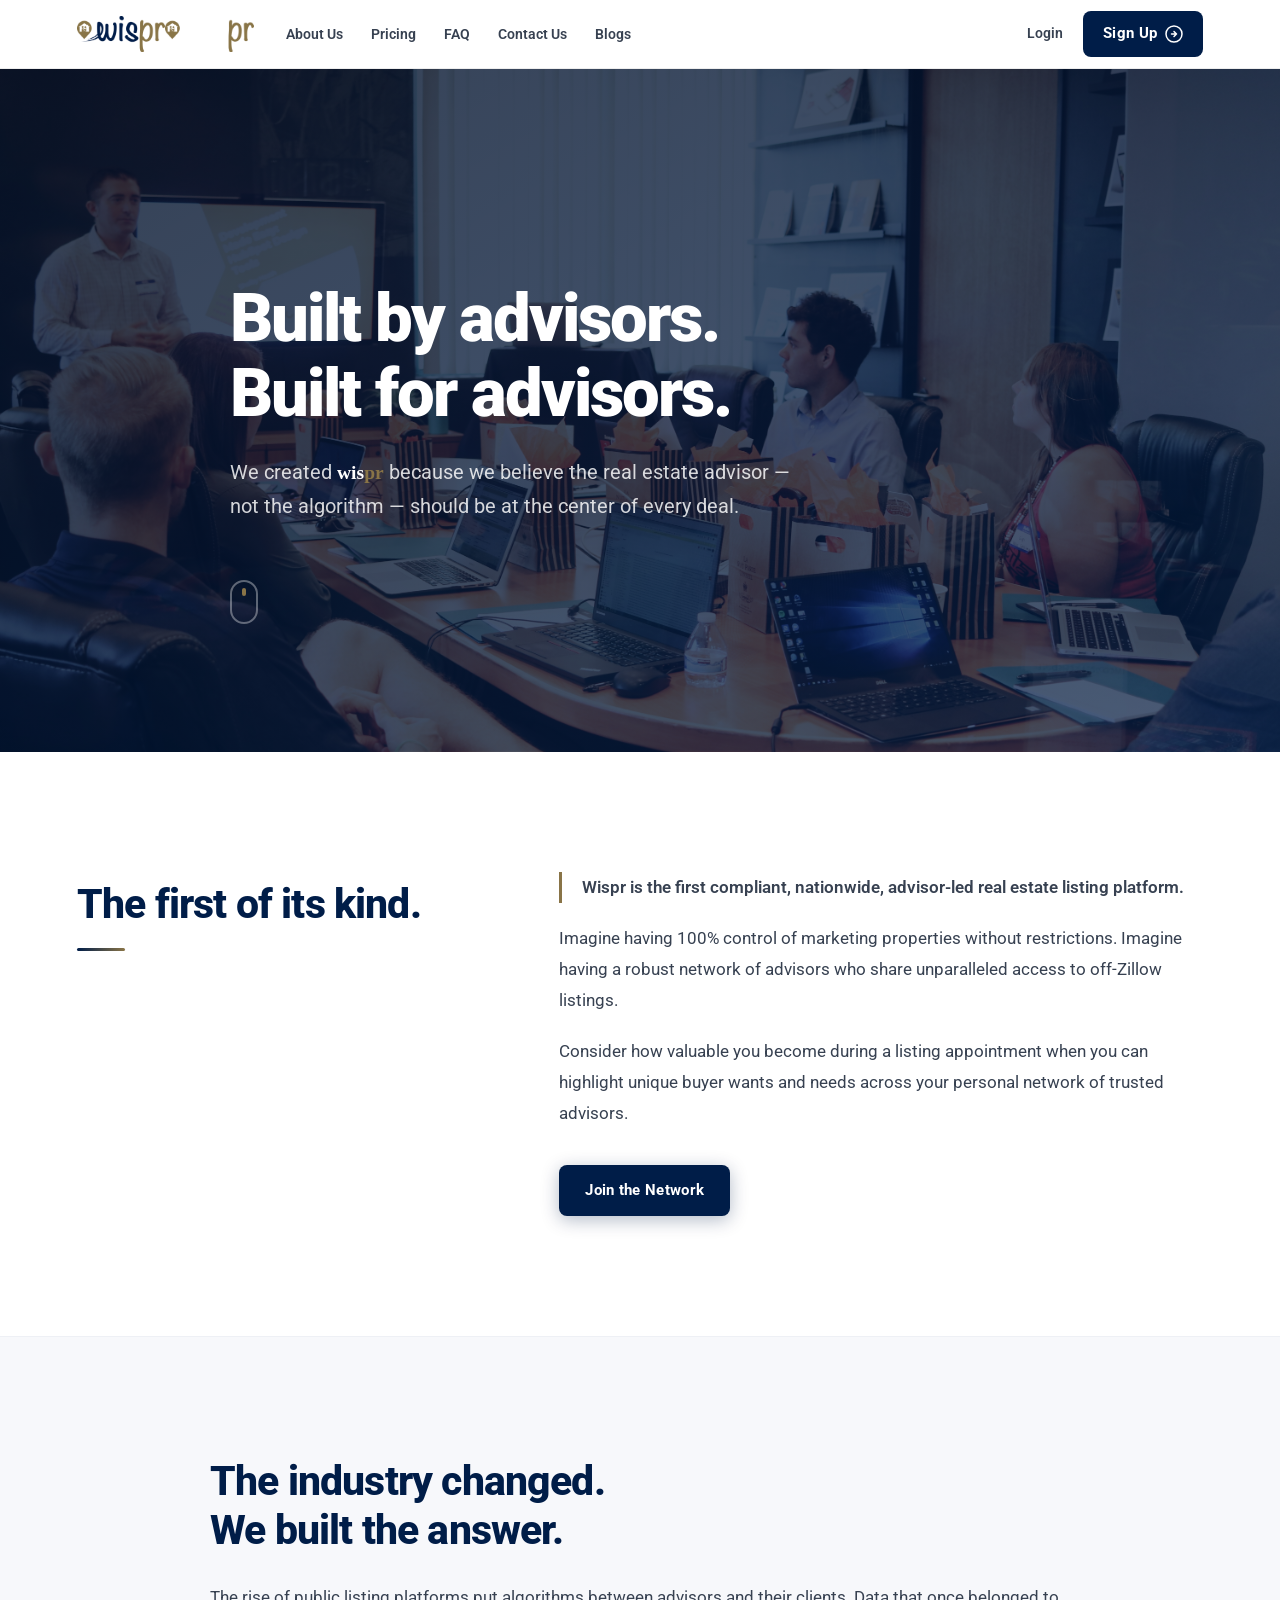
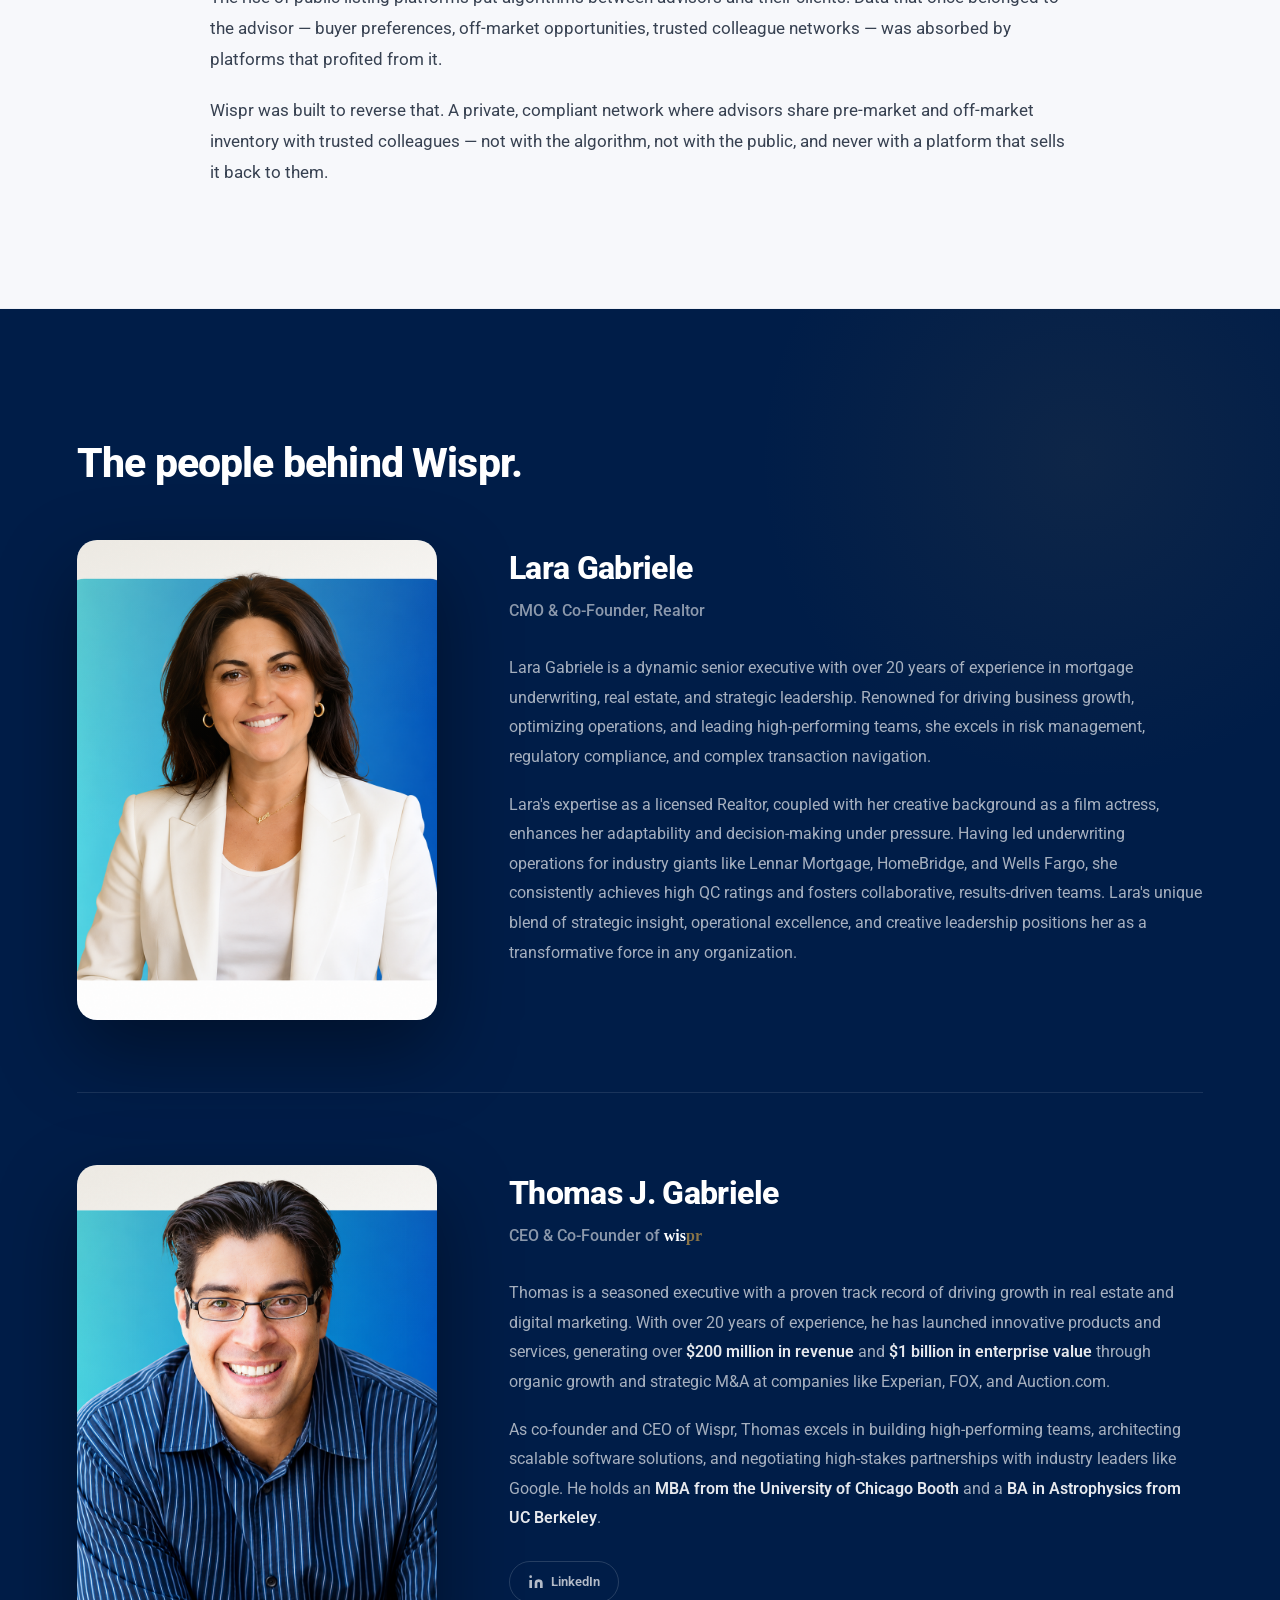
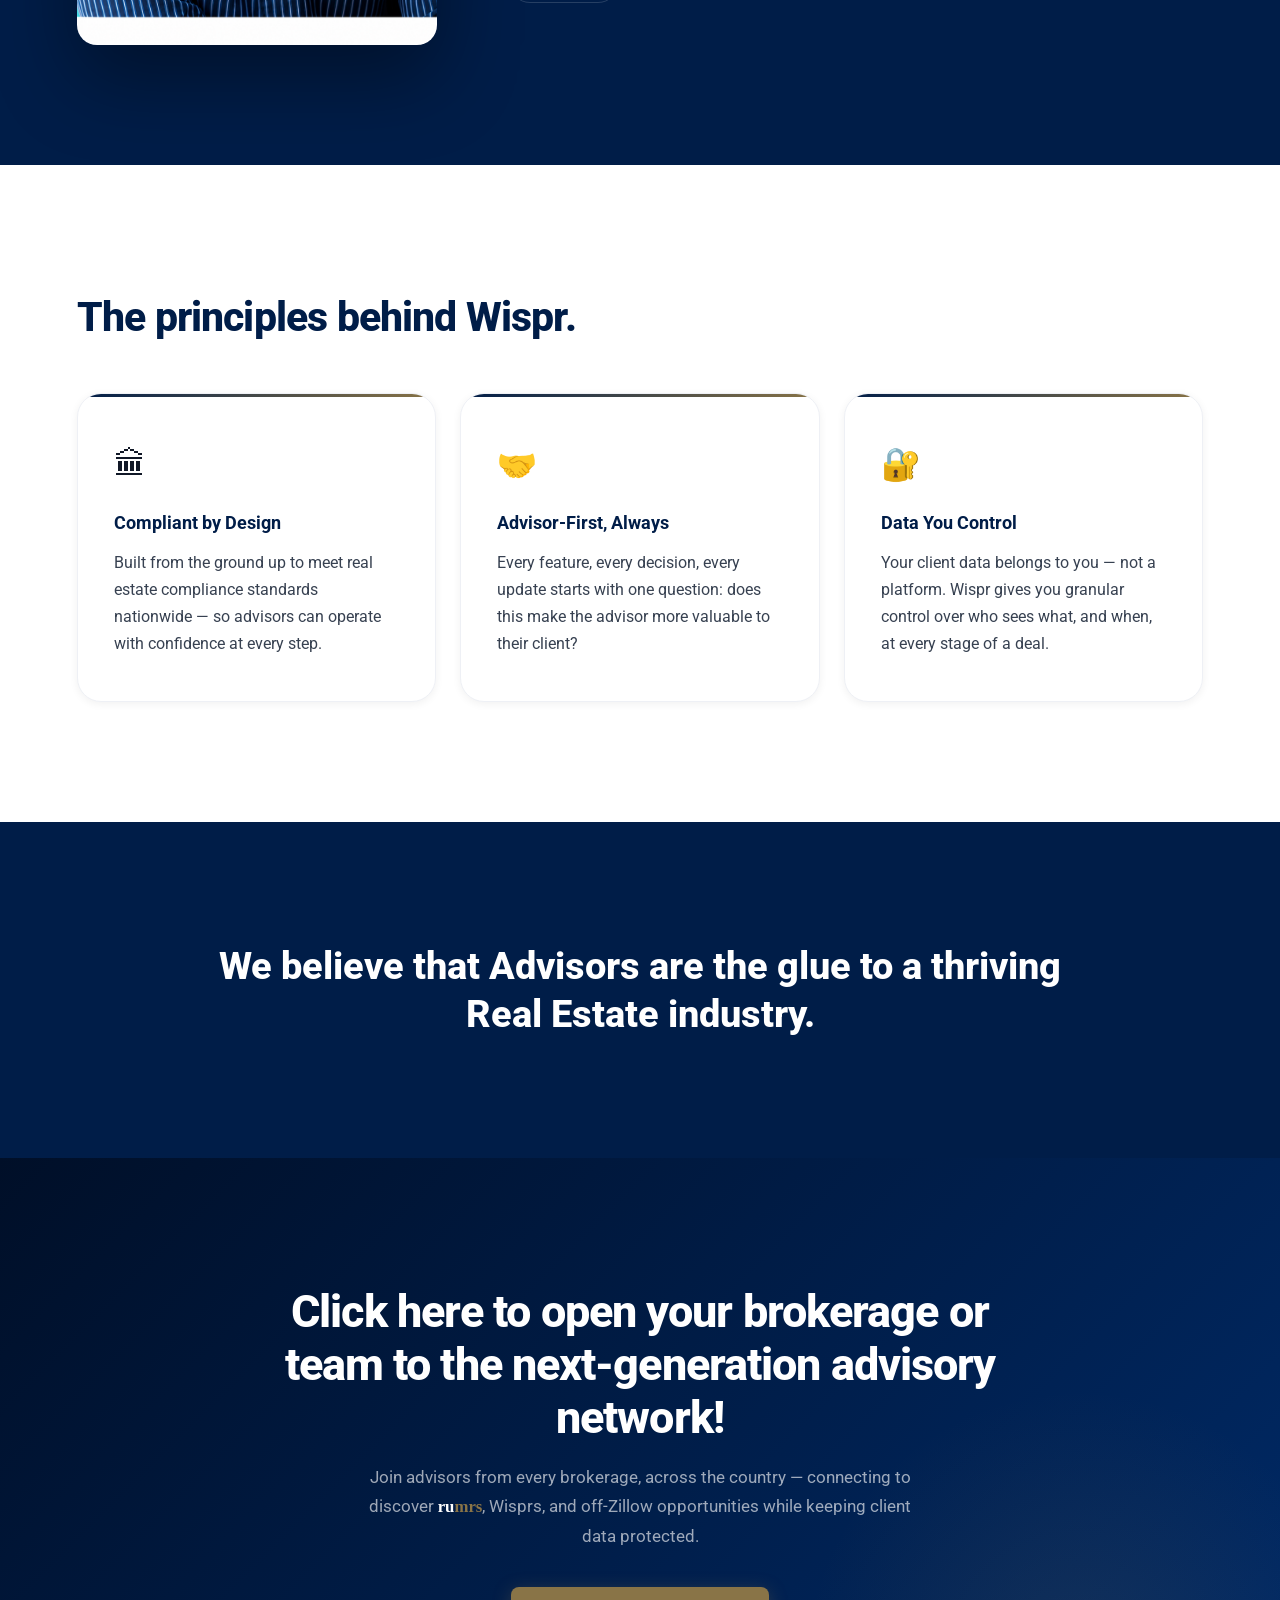
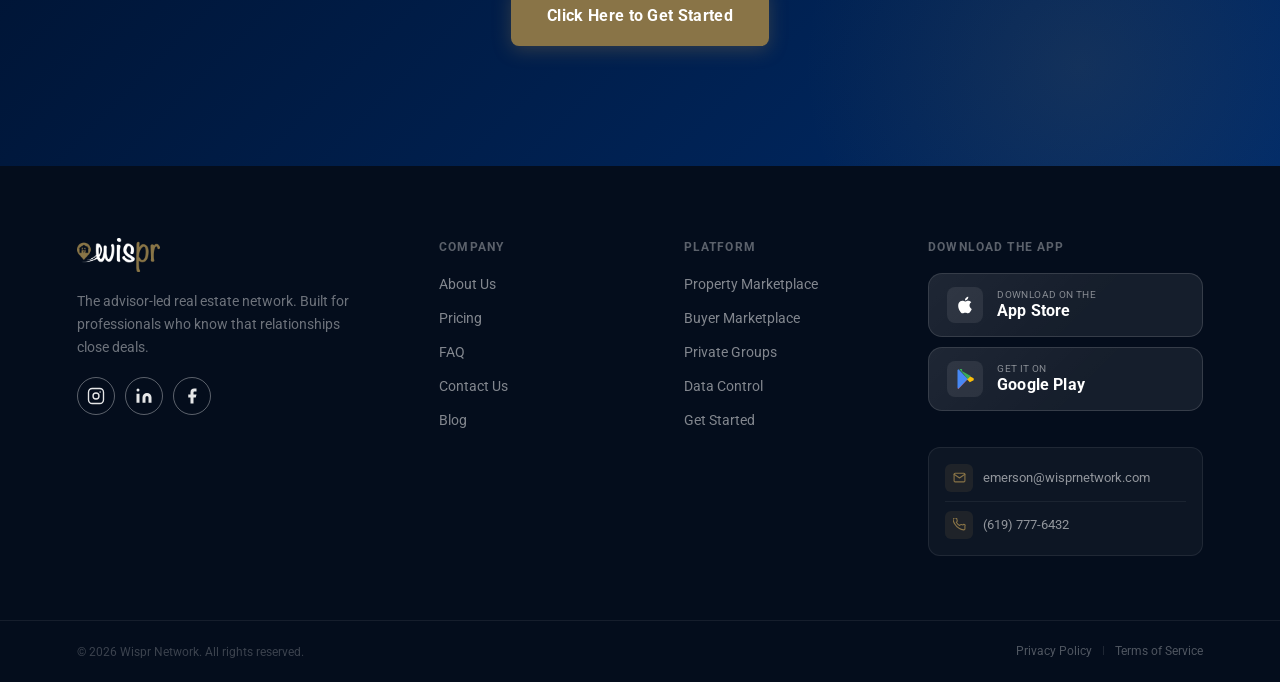
==== about.html @ 01e508dd "Dual-logo system: dark logo on light pages, white on dark/scrolled - All pages now carry both nav__l" ====
﻿<!DOCTYPE html>
<html lang="en">
<head>
  <meta charset="UTF-8" />
  <meta name="viewport" content="width=device-width, initial-scale=1.0" />
  <title>About Us | Wispr Network</title>
  <meta name="description" content="Wispr is the first compliant, nationwide, advisor-led real estate listing platform — built to put advisors back in control." />
  <link rel="preconnect" href="https://fonts.googleapis.com" />
  <link rel="preconnect" href="https://fonts.gstatic.com" crossorigin />
  <link href="https://fonts.googleapis.com/css2?family=Roboto:wght@400;500;700;800;900&family=Public+Sans:ital,wght@0,400;0,500;0,600;0,700;0,800;1,400&family=Playfair+Display:wght@700;800;900&display=swap" rel="stylesheet" />
  <link rel="stylesheet" href="index.css" />
  <link rel="stylesheet" href="about.css" />
  <link rel="icon" type="image/png" href="images/Fav Icon.png" />
  <link rel="apple-touch-icon" href="images/Fav Icon.png" />
</head>

<body>

  <!-- =====================
       NAVIGATION
  ===================== -->
  <header class="header">
    <nav class="nav">
      <a href="index.html" class="nav__logo">
        <img src="images/wispr_Standard.png" alt="Wispr" class="nav__logo-img nav__logo-img--dark" />
        <img src="images/wispr_logo_white.png" alt="" class="nav__logo-img nav__logo-img--white" aria-hidden="true" />
      </a>

      <button class="nav__toggle" aria-label="Open menu" aria-expanded="false">
        <span></span><span></span><span></span>
      </button>

      <ul class="nav__links">
        <li><a href="about.html">About Us</a></li>
        <li><a href="pricing.html">Pricing</a></li>
        <li><a href="faq.html">FAQ</a></li>
        <li><a href="index.html#contact-form">Contact Us</a></li>
        <li><a href="blog.html">Blogs</a></li>
      </ul>

      <div class="nav__auth">
        <a href="#" class="nav__login">Login</a>
        <a href="index.html#contact-form" class="btn btn--signup">
          Sign Up
          <svg width="18" height="18" viewBox="0 0 18 18" fill="none" aria-hidden="true">
            <circle cx="9" cy="9" r="8" stroke="currentColor" stroke-width="1.5"/>
            <path d="M6.5 9h5M9 6.5l2.5 2.5L9 11.5" stroke="currentColor" stroke-width="1.5" stroke-linecap="round" stroke-linejoin="round"/>
          </svg>
        </a>
      </div>
    </nav>
  </header>

  <main>

    <!-- =====================
         PAGE HERO
    ===================== -->
    <section class="about-hero">
      <div class="about-hero__overlay"></div>
      <div class="about-hero__inner">
        <h1 class="about-hero__headline" data-reveal data-reveal-delay="100">
          Built by advisors.<br />Built for advisors.
        </h1>
        <p class="about-hero__sub" data-reveal data-reveal-delay="200">
          We created <strong class="hero__brand-inline"><span class="brand-wis">wis</span><span class="brand-pr">pr</span></strong> because we believe the real estate advisor —
          not the algorithm — should be at the center of every deal.
        </p>
        <div class="about-hero__scroll" data-reveal data-reveal-delay="340" aria-hidden="true">
          <span></span>
        </div>
      </div>
    </section>


    <!-- =====================
         MISSION STATEMENT
    ===================== -->
    <section class="about-mission">
      <div class="about-mission__inner">
        <div class="about-mission__lead" data-reveal>
          <h2>The first of its kind.</h2>
          <div class="about-mission__accent"></div>
        </div>

        <div class="about-mission__body" data-reveal data-reveal-delay="120">
          <p class="about-mission__pull">
            Wispr is the first compliant, nationwide, advisor-led real estate
            listing platform.
          </p>
          <p>
            Imagine having 100% control of marketing properties without
            restrictions. Imagine having a robust network of advisors who
            share unparalleled access to off-Zillow listings.
          </p>
          <p>
            Consider how valuable you become during a listing appointment
            when you can highlight unique buyer wants and needs across your
            personal network of trusted advisors.
          </p>
          <a href="index.html#contact-form" class="btn btn--primary about-mission__cta">Join the Network</a>
        </div>
      </div>
    </section>

    <!-- =====================
         STORY / WHY WE BUILT IT
    ===================== -->
    <section class="about-story">
      <div class="about-story__inner">
        <div class="about-story__content" data-reveal>
          <h2>The industry changed.<br />We built the answer.</h2>
          <p>
            The rise of public listing platforms put algorithms between advisors and their clients.
            Data that once belonged to the advisor — buyer preferences, off-market opportunities,
            trusted colleague networks — was absorbed by platforms that profited from it.
          </p>
          <p>
            Wispr was built to reverse that. A private, compliant network where advisors share
            pre-market and off-market inventory with trusted colleagues — not with the algorithm,
            not with the public, and never with a platform that sells it back to them.
          </p>
        </div>
      </div>
    </section>

    <!-- =====================
         TEAM
    ===================== -->
    <section class="about-team">
      <div class="about-team__inner">
        <div class="about-team__header" data-reveal>
          <h2>The people behind Wispr.</h2>
        </div>

        <div class="team-card" data-reveal data-reveal-delay="100">
          <div class="team-card__photo-wrap">
            <img src="images/Lara (2).png" alt="Lara Gabriele" class="team-card__photo" />
          </div>
          <div class="team-card__body">
            <div class="team-card__meta">
              <h3 class="team-card__name">Lara Gabriele</h3>
              <p class="team-card__title">CMO &amp; Co-Founder, Realtor</p>
            </div>
            <p class="team-card__bio">
              Lara Gabriele is a dynamic senior executive with over 20 years of experience in mortgage
              underwriting, real estate, and strategic leadership. Renowned for driving business growth,
              optimizing operations, and leading high-performing teams, she excels in risk management,
              regulatory compliance, and complex transaction navigation.
            </p>
            <p class="team-card__bio">
              Lara's expertise as a licensed Realtor, coupled with her creative background as a film
              actress, enhances her adaptability and decision-making under pressure. Having led underwriting
              operations for industry giants like Lennar Mortgage, HomeBridge, and Wells Fargo, she
              consistently achieves high QC ratings and fosters collaborative, results-driven teams.
              Lara's unique blend of strategic insight, operational excellence, and creative leadership
              positions her as a transformative force in any organization.
            </p>
          </div>
        </div>

        <div class="team-card" data-reveal data-reveal-delay="180">
          <div class="team-card__photo-wrap">
            <img src="images/Tom.png" alt="Thomas J. Gabriele" class="team-card__photo" />
          </div>
          <div class="team-card__body">
            <div class="team-card__meta">
              <h3 class="team-card__name">Thomas J. Gabriele</h3>
              <p class="team-card__title">
                CEO &amp; Co-Founder of <strong class="hero__brand-inline"><span class="brand-wis">wis</span><span class="brand-pr">pr</span></strong>
              </p>
            </div>
            <p class="team-card__bio">
              Thomas is a seasoned executive with a proven track record of driving growth in real estate
              and digital marketing. With over 20 years of experience, he has launched innovative
              products and services, generating over <strong>$200 million in revenue</strong> and
              <strong>$1 billion in enterprise value</strong> through organic growth and strategic M&amp;A
              at companies like Experian, FOX, and Auction.com.
            </p>
            <p class="team-card__bio">
              As co-founder and CEO of Wispr, Thomas excels in building high-performing teams,
              architecting scalable software solutions, and negotiating high-stakes partnerships with
              industry leaders like Google. He holds an <strong>MBA from the University of Chicago Booth</strong>
              and a <strong>BA in Astrophysics from UC Berkeley</strong>.
            </p>
            <div class="team-card__links">
              <a href="https://www.linkedin.com/company/100926797/" target="_blank" rel="noopener" class="team-card__link">
                <svg width="16" height="16" viewBox="0 0 24 24" fill="currentColor"><path d="M16 8a6 6 0 016 6v7h-4v-7a2 2 0 00-2-2 2 2 0 00-2 2v7h-4v-7a6 6 0 016-6zM2 9h4v12H2z"/><circle cx="4" cy="4" r="2"/></svg>
                LinkedIn
              </a>
            </div>
          </div>
        </div>
      </div>
    </section>

    <!-- =====================
         THREE PILLARS
    ===================== -->
    <section class="about-pillars">
      <div class="about-pillars__inner">
        <div class="about-pillars__header" data-reveal>
          <h2>The principles behind Wispr.</h2>
        </div>

        <div class="about-pillars__grid" data-reveal-section>
          <div class="pillar-card">
            <div class="pillar-card__icon">🏛</div>
            <h3>Compliant by Design</h3>
            <p>
              Built from the ground up to meet real estate compliance
              standards nationwide — so advisors can operate with
              confidence at every step.
            </p>
          </div>

          <div class="pillar-card">
            <div class="pillar-card__icon">🤝</div>
            <h3>Advisor-First, Always</h3>
            <p>
              Every feature, every decision, every update starts with one
              question: does this make the advisor more valuable to their
              client?
            </p>
          </div>

          <div class="pillar-card">
            <div class="pillar-card__icon">🔐</div>
            <h3>Data You Control</h3>
            <p>
              Your client data belongs to you — not a platform. Wispr
              gives you granular control over who sees what, and when,
              at every stage of a deal.
            </p>
          </div>
        </div>
      </div>
    </section>

    <!-- =====================
         BELIEF STATEMENT
    ===================== -->
    <section class="belief">
      <div class="belief__inner">
        <blockquote class="belief__quote" data-reveal>
          We believe that Advisors are the glue to a thriving Real Estate industry.
        </blockquote>
      </div>
    </section>

    <!-- =====================
         CTA
    ===================== -->
    <section class="cta" id="cta">
      <div class="cta__inner">
        <h2 class="cta__headline">
          Click here to open your brokerage or team to the next-generation advisory network!
        </h2>
        <p class="cta__sub">
          Join advisors from every brokerage, across the country —
          connecting to discover <span class="brand-rumr"><span class="brand-wis">ru</span><span class="brand-pr">mrs</span></span>, Wisprs, and off-Zillow
          opportunities while keeping client data protected.
        </p>
        <a href="index.html#contact-form" class="btn btn--gold btn--large">
          Click Here to Get Started
        </a>
      </div>
    </section>

  </main>

  <!-- ── FOOTER ────────────────────────────────────────── -->
  <footer class="footer">
    <div class="footer__inner">

      <div class="footer__brand">
        <a href="index.html" class="footer__logo-link">
          <img src="images/wispr_logo_white.png" alt="Wispr" class="footer__logo-img" />
        </a>
        <p class="footer__tagline">The advisor-led real estate network. Built for professionals who know that relationships close deals.</p>
        <div class="footer__social">
          <a href="https://www.instagram.com/wisprnetwork/" target="_blank" rel="noopener" aria-label="Instagram">
            <svg width="18" height="18" viewBox="0 0 24 24" fill="none" stroke="currentColor" stroke-width="1.8" stroke-linecap="round" stroke-linejoin="round"><rect x="2" y="2" width="20" height="20" rx="5"/><circle cx="12" cy="12" r="4"/><circle cx="17.5" cy="6.5" r="1" fill="currentColor" stroke="none"/></svg>
          </a>
          <a href="https://www.linkedin.com/company/100926797/" target="_blank" rel="noopener" aria-label="LinkedIn">
            <svg width="18" height="18" viewBox="0 0 24 24" fill="currentColor"><path d="M16 8a6 6 0 016 6v7h-4v-7a2 2 0 00-2-2 2 2 0 00-2 2v7h-4v-7a6 6 0 016-6zM2 9h4v12H2z"/><circle cx="4" cy="4" r="2"/></svg>
          </a>
          <a href="#facebook" aria-label="Facebook">
            <svg width="18" height="18" viewBox="0 0 24 24" fill="currentColor"><path d="M18 2h-3a5 5 0 00-5 5v3H7v4h3v8h4v-8h3l1-4h-4V7a1 1 0 011-1h3z"/></svg>
          </a>
        </div>
      </div>

      <div class="footer__col">
        <h4 class="footer__col-title">Company</h4>
        <nav class="footer__nav">
          <a href="about.html">About Us</a>
          <a href="pricing.html">Pricing</a>
          <a href="faq.html">FAQ</a>
          <a href="index.html#contact-form">Contact Us</a>
          <a href="blog.html">Blog</a>
        </nav>
      </div>

      <div class="footer__col">
        <h4 class="footer__col-title">Platform</h4>
        <nav class="footer__nav">
          <a href="index.html#platform">Property Marketplace</a>
          <a href="index.html#platform">Buyer Marketplace</a>
          <a href="index.html#groups">Private Groups</a>
          <a href="index.html#control">Data Control</a>
          <a href="index.html#contact-form">Get Started</a>
        </nav>
      </div>

      <div class="footer__col">
        <h4 class="footer__col-title">Download the App</h4>
        <div class="footer__apps">
          <a href="https://apps.apple.com/vn/app/wispr-network/id6479228847" target="_blank" rel="noopener" class="footer__app-btn">
            <div class="footer__app-btn__icon">
              <svg width="20" height="20" viewBox="0 0 24 24" fill="white" aria-hidden="true"><path d="M18.71 19.5c-.83 1.24-1.71 2.45-3.05 2.47-1.34.03-1.77-.79-3.29-.79-1.53 0-2 .77-3.27.82-1.31.05-2.3-1.32-3.14-2.53C4.25 17 2.94 12.45 4.7 9.39c.87-1.52 2.43-2.48 4.12-2.51 1.28-.02 2.5.87 3.29.87.78 0 2.26-1.07 3.8-.91.65.03 2.47.26 3.64 1.98-.08.06-2.17 1.28-2.15 3.81.03 3.02 2.65 4.03 2.68 4.04-.03.07-.42 1.44-1.38 2.83M13 3.5c.73-.83 1.94-1.46 2.94-1.5.13 1.17-.34 2.35-1.04 3.19-.69.85-1.83 1.51-2.95 1.42-.15-1.15.41-2.35 1.05-3.11z"/></svg>
            </div>
            <div class="footer__app-btn__text">
              <small>Download on the</small>
              <strong>App Store</strong>
            </div>
          </a>
          <a href="https://play.google.com/store/apps/details?id=com.homewayz" target="_blank" rel="noopener" class="footer__app-btn">
            <div class="footer__app-btn__icon">
              <svg width="20" height="20" viewBox="0 0 24 24" aria-hidden="true">
                <path d="M3.18 23.76c.3.17.64.24.98.22L15.34 12 11.66 8.32z" fill="#EA4335"/>
                <path d="M20.54 10.27L17.9 8.76 13.9 12l4 4 2.63-1.5a1.8 1.8 0 000-4.23z" fill="#FBBC05"/>
                <path d="M4.16.24A1.8 1.8 0 003 1.9v20.2a1.8 1.8 0 001.16 1.66L15.34 12z" fill="#4285F4"/>
                <path d="M15.34 12l3.56-3.56-10.72-6.17A1.82 1.82 0 005.16.04L15.34 12z" fill="#34A853"/>
              </svg>
            </div>
            <div class="footer__app-btn__text">
              <small>Get it on</small>
              <strong>Google Play</strong>
            </div>
          </a>
        </div>
        <div class="footer__contact">
          <div class="footer__contact-item">
            <div class="footer__contact-icon">
              <svg width="13" height="13" viewBox="0 0 24 24" fill="none" stroke="currentColor" stroke-width="2" stroke-linecap="round" stroke-linejoin="round"><path d="M4 4h16c1.1 0 2 .9 2 2v12c0 1.1-.9 2-2 2H4c-1.1 0-2-.9-2-2V6c0-1.1.9-2 2-2z"/><polyline points="22,6 12,13 2,6"/></svg>
            </div>
            <a href="mailto:emerson@wisprnetwork.com">emerson@wisprnetwork.com</a>
          </div>
          <div class="footer__contact-item">
            <div class="footer__contact-icon">
              <svg width="13" height="13" viewBox="0 0 24 24" fill="none" stroke="currentColor" stroke-width="2" stroke-linecap="round" stroke-linejoin="round"><path d="M22 16.92v3a2 2 0 01-2.18 2 19.79 19.79 0 01-8.63-3.07A19.5 19.5 0 013.07 10.8 19.79 19.79 0 01.0 2.18 2 2 0 012 0h3a2 2 0 012 1.72c.127.96.361 1.903.7 2.81a2 2 0 01-.45 2.11L6.09 7.91a16 16 0 006 6l1.27-1.27a2 2 0 012.11-.45c.907.339 1.85.573 2.81.7A2 2 0 0122 14.92z"/></svg>
            </div>
            <a href="tel:+16197776432">(619) 777-6432</a>
          </div>
        </div>
      </div>

    </div>

    <div class="footer__bottom">
      <div class="footer__bottom-inner">
        <p class="footer__copy">&copy; 2026 Wispr Network. All rights reserved.</p>
        <div class="footer__legal">
          <a href="privacy.html">Privacy Policy</a>
          <span aria-hidden="true">|</span>
          <a href="terms.html">Terms of Service</a>
        </div>
      </div>
    </div>
  </footer>

  <script src="script.js" defer></script>

</body>
</html>
---- index.css ----
/* ============================================================
   WISPR NETWORK — index.css
   Brand:    #001D48 (navy) · #897447 (gold)
   Headings: Playfair Display
   Body/UI:  Roboto + Public Sans
   ============================================================ */

/* ─── TOKENS ─────────────────────────────────────────────── */
:root {
  --navy:       #001D48;
  --navy-deep:  #000f28;
  --navy-mid:   #002b69;
  --gold:       #897447;
  --gold-light: #a8905c;
  --gold-pale:  #f5f0e8;
  --white:      #ffffff;
  --off-white:  #f7f8fb;
  --gray-light: #eef0f5;
  --gray:       #6b7280;
  --gray-dark:  #374151;
  --text:       #111827;

  --font-heading: 'Playfair Display', Georgia, serif;
  --font-body:    'Roboto', 'Public Sans', 'Segoe UI', sans-serif;

  --radius-sm: 8px;
  --radius:    16px;
  --radius-lg: 24px;
  --radius-xl: 32px;

  --shadow-sm:  0 2px 8px rgba(0,0,0,.06);
  --shadow-md:  0 8px 30px rgba(0,0,0,.10);
  --shadow-lg:  0 20px 60px rgba(0,0,0,.15);
  --shadow-xl:  0 32px 80px rgba(0,0,0,.22);

  --ease:  cubic-bezier(.4,0,.2,1);
  --speed: .25s;

  --max-w:    1280px;
  --pad-x:    clamp(24px, 6vw, 80px);
  --section-y: clamp(80px, 10vw, 120px);
}

/* ─── RESET ───────────────────────────────────────────────── */
*, *::before, *::after { box-sizing: border-box; margin: 0; padding: 0; }
html  { scroll-behavior: smooth; -webkit-font-smoothing: antialiased; }
body  { font-family: var(--font-body); color: var(--text); background: var(--white); line-height: 1.65; }
img   { display: block; max-width: 100%; }
a     { color: inherit; text-decoration: none; }
ul    { list-style: none; }
button { cursor: pointer; border: none; background: none; font: inherit; }

/* ─── TYPE SCALE ──────────────────────────────────────────── */
h1 { font-family: var(--font-body);    font-size: clamp(2.6rem, 5.5vw, 4.8rem); font-weight: 900; line-height: 1.06; letter-spacing: -.03em; color: var(--white); }
h2 { font-family: var(--font-body);    font-size: clamp(1.8rem, 3.2vw, 3rem);   font-weight: 800; line-height: 1.18; letter-spacing: -.02em; color: var(--navy); }
h3 { font-family: var(--font-body);    font-size: 1.15rem; font-weight: 700; line-height: 1.3; color: var(--navy); }
p  { font-family: var(--font-body);    color: var(--gray); line-height: 1.75; }

/* ─── BUTTONS ─────────────────────────────────────────────── */
.btn {
  display: inline-flex;
  align-items: center;
  gap: 8px;
  padding: 13px 26px;
  border-radius: var(--radius-sm);
  font-family: var(--font-body);
  font-size: .95rem;
  font-weight: 700;
  letter-spacing: .02em;
  transition: transform var(--speed) var(--ease),
              box-shadow var(--speed) var(--ease),
              background var(--speed) var(--ease);
  white-space: nowrap;
}

.btn--primary {
  background: var(--navy);
  color: var(--white);
  box-shadow: 0 4px 18px rgba(0,29,72,.3);
}
.btn--primary:hover { background: var(--navy-mid); transform: translateY(-2px); box-shadow: 0 8px 28px rgba(0,29,72,.4); }

.btn--gold {
  background: var(--gold);
  color: var(--white);
  box-shadow: 0 4px 18px rgba(137,116,71,.35);
}
.btn--gold:hover { background: var(--gold-light); transform: translateY(-2px); box-shadow: 0 8px 28px rgba(137,116,71,.45); }

.btn--hero-ghost {
  background: rgba(255,255,255,.1);
  color: var(--white);
  border: 1.5px solid rgba(255,255,255,.3);
  backdrop-filter: blur(4px);
}
.btn--hero-ghost:hover { background: rgba(255,255,255,.18); border-color: rgba(255,255,255,.55); }

.btn--signup {
  background: var(--navy);
  color: var(--white) !important;
  padding: 10px 20px;
  border-radius: var(--radius-sm);
}
.btn--signup:hover { background: var(--navy-mid); transform: translateY(-1px); }

.btn--large { padding: 16px 36px; font-size: 1rem; }


/* ============================================================
   HEADER / NAV
   ============================================================ */
.header {
  position: sticky;
  top: 0;
  z-index: 100;
  background: rgba(255,255,255,.96);
  backdrop-filter: blur(16px);
  -webkit-backdrop-filter: blur(16px);
  border-bottom: 1px solid rgba(0,0,0,.07);
}

.nav {
  max-width: var(--max-w);
  margin: 0 auto;
  padding: 0 var(--pad-x);
  height: 68px;
  display: flex;
  align-items: center;
  gap: 32px;
}

.nav__logo { flex-shrink: 0; display: flex; align-items: center; }
.nav__logo-img { height: 34px; width: auto; transition: filter var(--speed); }

.nav__links {
  display: flex;
  align-items: center;
  gap: 28px;
  flex: 1;
}
.nav__links a {
  font-size: .88rem;
  font-weight: 600;
  color: var(--gray-dark);
  transition: color var(--speed);
  position: relative;
  padding-bottom: 2px;
}
.nav__links a::after {
  content: '';
  position: absolute;
  bottom: -2px;
  left: 0;
  width: 0;
  height: 2px;
  background: var(--gold);
  border-radius: 2px;
  transition: width var(--speed) var(--ease);
}
.nav__links a:hover { color: var(--navy); }
.nav__links a:hover::after { width: 100%; }

.nav__auth {
  display: flex;
  align-items: center;
  gap: 20px;
  flex-shrink: 0;
}

.nav__login {
  font-size: .88rem;
  font-weight: 600;
  color: var(--gray-dark);
  transition: color var(--speed);
}
.nav__login:hover { color: var(--navy); }

.nav__toggle {
  display: none;
  flex-direction: column;
  gap: 5px;
  padding: 4px;
  margin-left: auto;
}
.nav__toggle span { display: block; width: 24px; height: 2px; background: var(--navy); border-radius: 2px; }


/* ============================================================
   HERO
   ============================================================ */
.hero {
  position: relative;
  background-color: var(--navy-deep);
  background-image:
    linear-gradient(135deg, rgba(0,15,40,.42) 35%, rgba(0,29,72,.25) 100%),
    url('images/home-page.jpg');
  background-size: cover;
  background-position: center top;
  background-repeat: no-repeat;
  padding: clamp(80px, 10vw, 120px) var(--pad-x) clamp(80px, 10vw, 120px);
  overflow: hidden;
  min-height: calc(100vh - 68px);
  display: flex;
  align-items: center;
}

/* Subtle grain texture overlay */
.hero::after {
  content: '';
  position: absolute;
  inset: 0;
  background-image: url("data:image/svg+xml,%3Csvg xmlns='http://www.w3.org/2000/svg' width='300' height='300'%3E%3Cfilter id='n'%3E%3CfeTurbulence type='fractalNoise' baseFrequency='.65' numOctaves='3' stitchTiles='stitch'/%3E%3C/filter%3E%3Crect width='300' height='300' filter='url(%23n)' opacity='.03'/%3E%3C/svg%3E");
  pointer-events: none;
  opacity: .4;
}

.hero__overlay {
  position: absolute;
  inset: 0;
  background: linear-gradient(90deg, rgba(0,15,40,.92) 45%, rgba(0,15,40,.2) 100%);
  pointer-events: none;
}

.hero__inner {
  position: relative;
  z-index: 1;
  max-width: var(--max-w);
  margin: 0 auto;
  width: 100%;
  display: grid;
  grid-template-columns: 1fr 1fr;
  gap: 60px;
  align-items: center;
}

/* Copy side */
.hero__headline { color: var(--white); margin-bottom: 20px; }
.hero__headline-gold { color: var(--gold); }

.hero__rule {
  width: 56px;
  height: 3px;
  background: var(--gold);
  border-radius: 2px;
  margin-bottom: 24px;
}

.hero__sub {
  font-size: 1.1rem;
  color: rgba(255,255,255,.8);
  max-width: 500px;
  margin-bottom: 36px;
}

.hero__brand-inline { color: var(--gold); font-style: italic; }

.hero__actions { display: flex; gap: 14px; flex-wrap: wrap; margin-bottom: 44px; }

/* Trust pills */
.hero__trust { display: flex; gap: 12px; flex-wrap: wrap; }

.trust-pill {
  display: inline-flex;
  align-items: center;
  gap: 7px;
  padding: 8px 14px;
  background: rgba(255,255,255,.08);
  border: 1px solid rgba(255,255,255,.14);
  border-radius: 999px;
  font-size: .8rem;
  font-weight: 600;
  color: rgba(255,255,255,.85);
  backdrop-filter: blur(4px);
}
.trust-pill__icon { flex-shrink: 0; opacity: .9; }
.trust-pill svg { stroke: rgba(255,255,255,.8); }

/* ── App Mockup ─────────────────────────────── */
.hero__mockup-wrap {
  display: flex;
  justify-content: center;
  align-items: center;
}

/* ── Professional MacBook mockup ── */
.mac-laptop {
  width: 100%;
  max-width: 620px;
  filter:
    drop-shadow(0 50px 80px rgba(0,0,0,.55))
    drop-shadow(0 15px 25px rgba(0,0,0,.3));
}

/* Outer lid — aluminum shell */
.mac-laptop__screen {
  background: linear-gradient(175deg, #e8e8e8 0%, #d4d4d4 100%);
  border-radius: 14px 14px 0 0;
  padding: 3px 3px 0;
  box-shadow:
    inset 0 1px 0 rgba(255,255,255,.9),
    inset 0 -1px 0 rgba(0,0,0,.08);
  position: relative;
}

/* Inner black bezel */
.mac-laptop__screen::before {
  content: '';
  position: absolute;
  inset: 3px 3px 0;
  background: #0d0d0d;
  border-radius: 12px 12px 0 0;
  z-index: 0;
}

/* Camera dot */
.mac-laptop__cam {
  position: relative;
  z-index: 2;
  width: 6px;
  height: 6px;
  background: radial-gradient(circle at 35% 35%, #3a3a3c, #111);
  border-radius: 50%;
  margin: 10px auto 8px;
  box-shadow: 0 0 0 1px #2a2a2a;
}
.mac-laptop__cam::after {
  content: '';
  position: absolute;
  top: 1px; left: 1px;
  width: 2px; height: 2px;
  background: rgba(255,255,255,.25);
  border-radius: 50%;
}

/* Browser mockup inside screen */
.mac-laptop__screen .mockup {
  position: relative;
  z-index: 2;
  max-width: 100%;
  border-radius: 4px 4px 0 0;
  box-shadow: none;
  overflow: hidden;
}

/* Bottom hinge strip on lid */
.mac-laptop__screen::after {
  content: '';
  display: block;
  position: relative;
  z-index: 2;
  height: 4px;
  background: linear-gradient(180deg, #b0b0b0, #c8c8c8);
}

/* Keyboard base */
.mac-laptop__base {
  background: linear-gradient(180deg, #d2d2d2 0%, #bebebe 50%, #b4b4b4 100%);
  height: 18px;
  border-radius: 0 0 2px 2px;
  display: flex;
  align-items: flex-start;
  justify-content: center;
  box-shadow:
    inset 0 1px 0 rgba(255,255,255,.5),
    inset 0 -1px 0 rgba(0,0,0,.1);
}
.mac-laptop__hinge {
  width: 110px;
  height: 5px;
  background: linear-gradient(180deg, rgba(0,0,0,.18), rgba(0,0,0,.04));
  border-radius: 0 0 6px 6px;
}

/* Table edge foot */
.mac-laptop__foot {
  height: 3px;
  border-radius: 0 0 6px 6px;
  margin: 0 6px;
  background: linear-gradient(90deg,
    transparent 0%,
    #c8c8c8 8%,
    #d8d8d8 50%,
    #c8c8c8 92%,
    transparent 100%);
}

.mockup {
  background: var(--off-white);
  border-radius: var(--radius-lg);
  box-shadow: var(--shadow-xl), 0 0 0 1px rgba(255,255,255,.08);
  overflow: hidden;
  width: 100%;
  max-width: 560px;
}

.mockup__chrome {
  background: #e8e9ec;
  padding: 10px 14px;
  display: flex;
  align-items: center;
  border-bottom: 1px solid rgba(0,0,0,.08);
}
.mockup__dots { display: flex; gap: 6px; }
.mockup__dot {
  width: 12px;
  height: 12px;
  border-radius: 50%;
}
.mockup__dot--red    { background: #ff5f57; }
.mockup__dot--yellow { background: #ffbd2e; }
.mockup__dot--green  { background: #28c840; }
.mockup__expand { margin-left: auto; color: #9ca3af; }

.mockup__dashboard {
  width: 100%;
  display: block;
  object-fit: cover;
  object-position: top;
}

.mockup__body {
  display: grid;
  grid-template-columns: 1fr auto;
  gap: 0;
  background: var(--white);
  padding: 28px 24px;
  gap: 16px;
}

.mockup__card { text-align: center; }
.mockup__logo { height: 32px; width: auto; margin: 0 auto 16px; }
.mockup__title { font-size: 1.1rem; color: var(--navy); margin-bottom: 10px; }
.mockup__desc { font-size: .85rem; color: var(--gray); margin-bottom: 20px; line-height: 1.6; }
.mockup__cta { width: 100%; justify-content: center; padding: 12px 20px; font-size: .9rem; }
.mockup__join { font-size: .78rem; color: var(--gray); margin-top: 12px; }
.mockup__join a { color: var(--navy); font-weight: 700; }

.mockup__features {
  display: flex;
  flex-direction: column;
  gap: 10px;
  min-width: 170px;
}

.mockup__feat {
  display: flex;
  align-items: center;
  gap: 10px;
  background: var(--off-white);
  border: 1px solid var(--gray-light);
  border-radius: var(--radius-sm);
  padding: 10px 12px;
  font-size: .8rem;
  color: var(--gray-dark);
  line-height: 1.4;
  box-shadow: var(--shadow-sm);
}
.mockup__feat strong { color: var(--navy); }
.mockup__feat-icon {
  width: 36px;
  height: 36px;
  background: var(--off-white);
  border: 1px solid var(--gray-light);
  border-radius: var(--radius-sm);
  display: flex;
  align-items: center;
  justify-content: center;
  flex-shrink: 0;
}

/* Video player bar */
.mockup__player {
  display: flex;
  align-items: center;
  gap: 10px;
  padding: 10px 16px;
  background: #f0f1f5;
  border-top: 1px solid rgba(0,0,0,.06);
  color: var(--gray);
}
.mockup__progress {
  flex: 1;
  height: 4px;
  background: #dde0e8;
  border-radius: 2px;
  overflow: hidden;
}
.mockup__progress-fill {
  width: 22%;
  height: 100%;
  background: var(--gold);
  border-radius: 2px;
}


/* ============================================================
   STATS STRIP
   ============================================================ */
.stats-strip {
  padding: 0 var(--pad-x);
  position: relative;
  z-index: 2;
  margin-top: -36px;
  margin-bottom: 36px;
}

.stats-strip__card {
  max-width: var(--max-w);
  margin: 0 auto;
  background: var(--white);
  border-radius: var(--radius-lg);
  box-shadow: var(--shadow-lg);
  display: grid;
  grid-template-columns: repeat(4, 1fr) repeat(3, auto);
  align-items: center;
  padding: 32px 40px;
  border: 1px solid var(--gray-light);
}

.stat-item {
  display: flex;
  align-items: center;
  gap: 14px;
  padding: 8px 16px;
}
.stat-item__icon { flex-shrink: 0; }
.stat-item__num {
  display: block;
  font-family: var(--font-heading);
  font-size: 1.9rem;
  font-weight: 900;
  color: var(--navy);
  line-height: 1;
  margin-bottom: 4px;
}
.stat-item__label {
  display: block;
  font-size: .78rem;
  font-weight: 600;
  color: var(--gray);
  letter-spacing: .02em;
}
.stat-item__sep {
  width: 1px;
  height: 48px;
  background: var(--gray-light);
  justify-self: center;
}


/* ============================================================
   PARTNER LOGOS
   ============================================================ */
.partners {
  --partner-card-w: clamp(280px, 25vw, 360px);
  --partner-card-h: 150px;
  --partner-gap: 18px;
  padding: clamp(44px, 6vw, 72px) var(--pad-x);
  background:
    linear-gradient(90deg, rgba(0,29,72,.04), rgba(137,116,71,.04)),
    linear-gradient(180deg, var(--white) 0%, #f6f8fb 100%);
  border-bottom: 1px solid rgba(0,29,72,.08);
  overflow: hidden;
}

.partners__inner {
  max-width: var(--max-w);
  margin: 0 auto;
}

.partners__title {
  margin: 0 auto clamp(20px, 3vw, 30px);
  color: var(--navy);
  font-size: clamp(1.25rem, 2vw, 1.8rem);
  font-weight: 800;
  letter-spacing: 0;
  line-height: 1.2;
  text-align: center;
}

.partners__marquee {
  overflow: hidden;
  margin-inline: calc(var(--pad-x) * -1);
  padding: 8px 0 18px;
  -webkit-mask-image: linear-gradient(90deg, transparent 0, #000 8%, #000 92%, transparent 100%);
  mask-image: linear-gradient(90deg, transparent 0, #000 8%, #000 92%, transparent 100%);
  cursor: grab;
  touch-action: pan-y;
  user-select: none;
}

.partners__marquee.is-dragging {
  cursor: grabbing;
}

.partners__track {
  display: flex;
  width: max-content;
  animation: partnersMarquee 34s linear infinite;
  will-change: transform;
}

.partners__set {
  display: flex;
  flex: 0 0 auto;
  gap: var(--partner-gap);
  padding-right: var(--partner-gap);
}

.partners__logo-card {
  width: var(--partner-card-w);
  height: var(--partner-card-h);
  flex: 0 0 auto;
  display: flex;
  align-items: center;
  justify-content: center;
  padding: clamp(22px, 2.5vw, 34px);
  background: rgba(255,255,255,.9);
  border: 1px solid rgba(0,29,72,.1);
  border-radius: var(--radius);
  box-shadow: 0 18px 44px rgba(0,29,72,.08);
}

.partners__logo {
  width: auto;
  height: auto;
  max-width: 82%;
  max-height: 74px;
  object-fit: contain;
  opacity: .96;
  pointer-events: none;
  user-select: none;
  -webkit-user-drag: none;
}

.partners__logo--coldwell {
  max-width: 84%;
  max-height: 54px;
}

.partners__logo--compass {
  max-width: 78%;
  max-height: 48px;
}

.partners__logo--exp {
  max-width: 66%;
  max-height: 86px;
}

.partners__logo--engel {
  max-width: 82%;
  max-height: 78px;
}

@keyframes partnersMarquee {
  to { transform: translateX(-50%); }
}


/* ============================================================
   WHY WISPR
   ============================================================ */
.why {
  padding: var(--section-y) var(--pad-x);
  background: var(--off-white);
}

.why__inner {
  max-width: var(--max-w);
  margin: 0 auto;
  text-align: center;
}

.why__inner h2 { margin-bottom: 52px; }

.why__grid {
  display: grid;
  grid-template-columns: repeat(3, 1fr);
  gap: 24px;
  text-align: left;
}

.why-card {
  background: var(--white);
  border: 1px solid var(--gray-light);
  border-radius: var(--radius-lg);
  padding: 36px 28px;
  box-shadow: var(--shadow-sm);
  transition: box-shadow var(--speed), transform var(--speed);
}
.why-card:hover { box-shadow: var(--shadow-md); transform: translateY(-4px); }

.why-card__icon {
  width: 56px;
  height: 56px;
  border-radius: var(--radius);
  display: flex;
  align-items: center;
  justify-content: center;
  margin-bottom: 20px;
}
.why-card__icon--blue  { background: rgba(59,108,183,.1); }
.why-card__icon--gold  { background: rgba(137,116,71,.1); }
.why-card__icon--green { background: rgba(34,197,94,.1); }

.why-card h3 { margin-bottom: 10px; }


/* ============================================================
   APP SHOWCASE
   ============================================================ */
.showcase {
  padding: var(--section-y) var(--pad-x);
  background: var(--navy);
  position: relative;
  overflow: hidden;
}
.showcase::before {
  content: '';
  position: absolute;
  width: 900px; height: 900px;
  background: radial-gradient(circle, rgba(137,116,71,.12) 0%, transparent 65%);
  top: -300px; right: -200px;
  pointer-events: none;
}

.showcase__inner {
  max-width: var(--max-w);
  margin: 0 auto;
  position: relative;
  z-index: 1;
}

.showcase__header {
  text-align: center;
  margin-bottom: 48px;
}
.showcase__header h2 { color: var(--white); margin-bottom: 12px; }
.showcase__lead { color: rgba(255,255,255,.65); font-size: 1.05rem; }

/* Tabs */
.showcase__tabs {
  display: flex;
  gap: 8px;
  justify-content: center;
  flex-wrap: wrap;
  grid-column: 1;
  grid-row: 1;
  align-self: end;
  padding-bottom: 16px;
}

.showcase__tab {
  display: inline-flex;
  align-items: center;
  gap: 8px;
  padding: 11px 22px;
  border-radius: 999px;
  font-family: var(--font-body);
  font-size: .88rem;
  font-weight: 600;
  color: rgba(255,255,255,.55);
  background: rgba(255,255,255,.07);
  border: 1.5px solid rgba(255,255,255,.1);
  cursor: pointer;
  transition: all var(--speed) var(--ease);
}
.showcase__tab:hover {
  color: rgba(255,255,255,.85);
  background: rgba(255,255,255,.12);
  border-color: rgba(255,255,255,.2);
}
.showcase__tab.is-active {
  color: var(--navy);
  background: var(--gold);
  border-color: var(--gold);
  box-shadow: 0 4px 20px rgba(137,116,71,.4);
}
.showcase__tab-icon { display: flex; align-items: center; }

/* Panels */
.showcase__panels {
  display: grid;
  grid-template-columns: 1.2fr 1fr;
  grid-template-rows: auto 1fr;
  gap: 0 56px;
  align-items: start;
}

.showcase__panel {
  display: none;
}
.showcase__panel.is-active {
  display: contents;
  animation: panelFadeIn .4s cubic-bezier(.22,1,.36,1);
}

.showcase__panel.is-active .showcase__screen {
  grid-column: 1;
  grid-row: 2;
  animation: panelFadeIn .4s cubic-bezier(.22,1,.36,1);
}
.showcase__panel.is-active .showcase__info {
  grid-column: 2;
  grid-row: 1 / 3;
  align-self: start;
  animation: panelFadeIn .4s cubic-bezier(.22,1,.36,1);
}
@keyframes panelFadeIn {
  from { opacity: 0; transform: translateY(12px); }
  to   { opacity: 1; transform: translateY(0); }
}

/* Screenshot frame */
.showcase__screen {
  background: #e8e9ec;
  border-radius: var(--radius-lg);
  overflow: hidden;
  box-shadow: 0 32px 80px rgba(0,0,0,.4), 0 0 0 1px rgba(255,255,255,.08);
}
.showcase__screen-chrome {
  padding: 10px 14px;
  display: flex;
  gap: 6px;
  align-items: center;
  background: #dde0e6;
  border-bottom: 1px solid rgba(0,0,0,.1);
}
.showcase__img {
  width: 100%;
  display: block;
  object-fit: cover;
  max-height: 480px;
  object-position: top;
}

.showcase__info h3 {
  color: var(--white);
  font-size: clamp(1.3rem, 2.2vw, 1.9rem);
  margin-bottom: 14px;
  line-height: 1.25;
}
.showcase__info p {
  color: rgba(255,255,255,.7);
  font-size: 1rem;
  line-height: 1.75;
  margin-bottom: 24px;
}

.showcase__points {
  display: grid;
  gap: 10px;
  margin-bottom: 32px;
}
.showcase__points li {
  display: flex;
  align-items: center;
  gap: 10px;
  font-size: .9rem;
  color: rgba(255,255,255,.8);
  font-weight: 500;
}
.showcase__points li::before {
  content: '';
  width: 18px; height: 18px;
  background: rgba(137,116,71,.25) url("data:image/svg+xml,%3Csvg xmlns='http://www.w3.org/2000/svg' viewBox='0 0 12 12'%3E%3Cpath d='M2 6l3 3 5-5' stroke='%23897447' stroke-width='1.8' fill='none' stroke-linecap='round' stroke-linejoin='round'/%3E%3C/svg%3E") center/11px no-repeat;
  border: 1.5px solid rgba(137,116,71,.5);
  border-radius: 50%;
  flex-shrink: 0;
}

/* Responsive */
@media (max-width: 1024px) {
  .showcase__panels { grid-template-columns: 1fr; grid-template-rows: auto auto auto; gap: 24px 0; }
  .showcase__tabs { grid-column: 1; grid-row: 1; }
  .showcase__panel.is-active .showcase__screen { grid-column: 1; grid-row: 2; }
  .showcase__panel.is-active .showcase__info   { grid-column: 1; grid-row: 3; }
}


/* ============================================================
   HOW IT WORKS
   ============================================================ */
.how {
  padding: var(--section-y) var(--pad-x);
  background: linear-gradient(160deg, var(--navy-deep) 0%, var(--navy-mid) 100%);
  position: relative;
  overflow: hidden;
}
.how::before {
  content: '';
  position: absolute;
  width: 600px; height: 600px;
  background: radial-gradient(circle, rgba(137,116,71,.1) 0%, transparent 65%);
  top: -150px; right: -100px;
  pointer-events: none;
}

.how__inner {
  max-width: var(--max-w);
  margin: 0 auto;
  position: relative;
  z-index: 1;
}

.how__header { margin-bottom: 56px; }
.how__header h2 { color: var(--white); max-width: 680px; margin: 12px 0 20px; }
.how__lead {
  font-size: 1.05rem;
  max-width: 580px;
  color: rgba(255,255,255,.62);
  line-height: 1.8;
}
.how__lead strong { color: rgba(255,255,255,.9); }
.how__positioning {
  max-width: 760px;
  margin-top: 24px;
  padding-left: 18px;
  border-left: 3px solid var(--gold);
  display: grid;
  gap: 10px;
}
.how__positioning p {
  color: rgba(255,255,255,.74);
  font-size: 1rem;
  line-height: 1.7;
  margin: 0;
}
.how__positioning p:first-child {
  color: var(--white);
  font-size: 1.08rem;
  font-weight: 800;
}

/* Table */
.how__compare {
  border-radius: 16px;
  overflow: hidden;
  border: 1px solid rgba(255,255,255,.08);
}

/* Header row */
.how__thead {
  display: grid;
  grid-template-columns: 1.2fr 1fr 1fr;
  background: rgba(255,255,255,.04);
  border-bottom: 1px solid rgba(255,255,255,.08);
}
.how__thead-topic { padding: 16px 24px; }
.how__thead-col {
  display: flex;
  align-items: center;
  gap: 8px;
  padding: 16px 24px;
  font-size: .78rem;
  font-weight: 700;
  letter-spacing: .08em;
  text-transform: uppercase;
  border-left: 1px solid rgba(255,255,255,.06);
}
.how__thead-col--bad  { color: #f87171; }
.how__thead-col--good { color: var(--gold); }

/* Data rows */
.how__row {
  display: grid;
  grid-template-columns: 1.2fr 1fr 1fr;
  border-bottom: 1px solid rgba(255,255,255,.06);
  transition: background .15s;
}
.how__row--last { border-bottom: none; }
.how__row:hover { background: rgba(255,255,255,.02); }

.how__row-topic {
  padding: 22px 24px;
  font-size: .8rem;
  font-weight: 700;
  letter-spacing: .06em;
  text-transform: uppercase;
  color: rgba(255,255,255,.35);
  display: flex;
  align-items: center;
  border-right: 1px solid rgba(255,255,255,.06);
}

.how__row-bad,
.how__row-good {
  padding: 22px 24px;
  font-size: .93rem;
  line-height: 1.55;
  display: flex;
  align-items: center;
  border-left: 1px solid rgba(255,255,255,.06);
}

.how__row-bad {
  color: rgba(255,255,255,.38);
  background: rgba(220,38,38,.03);
  position: relative;
}
.how__row-bad::before {
  content: '✕';
  font-size: .7rem;
  color: #f87171;
  margin-right: 10px;
  flex-shrink: 0;
  opacity: .7;
}

.how__row-good {
  color: rgba(255,255,255,.88);
  font-weight: 500;
  background: rgba(137,116,71,.05);
  position: relative;
}
.how__row-good::before {
  content: '✓';
  font-size: .8rem;
  color: var(--gold);
  margin-right: 10px;
  flex-shrink: 0;
}


/* ============================================================
   FEATURES
   ============================================================ */
.features { padding: var(--section-y) var(--pad-x); background: var(--off-white); }

.features__inner {
  max-width: var(--max-w);
  margin: 0 auto;
}

.features__inner h2 { max-width: 620px; margin-bottom: 24px; }

.features__intro {
  max-width: 860px;
  font-size: 1.05rem;
  line-height: 1.8;
  margin-bottom: 16px;
  color: var(--gray-dark);
}
.features__intro strong { color: var(--navy); }
.features__reach {
  max-width: 860px;
  font-size: 1.02rem;
  line-height: 1.8;
  color: var(--gray-dark);
  margin: 20px 0 0;
}
.features__reach strong { color: var(--navy); }

/* ============================================================
   DATA CONTROL
   ============================================================ */
.control { padding: var(--section-y) var(--pad-x); }

.control__inner { max-width: var(--max-w); margin: 0 auto; }

.control__heading {
  max-width: 600px;
  margin: 0 auto 52px;
  text-align: center;
}
.control__heading h2 { margin-bottom: 14px; }

.control__grid { display: grid; grid-template-columns: repeat(3, 1fr); gap: 24px; }

.control-card {
  background: var(--off-white);
  border: 1px solid var(--gray-light);
  border-radius: var(--radius-lg);
  padding: 38px 30px;
  text-align: center;
  box-shadow: var(--shadow-sm);
  transition: box-shadow var(--speed), transform var(--speed);
}
.control-card:hover { box-shadow: var(--shadow-md); transform: translateY(-4px); }

.control-card__num {
  width: 52px;
  height: 52px;
  background: var(--navy);
  color: var(--white);
  border-radius: 50%;
  display: flex;
  align-items: center;
  justify-content: center;
  font-size: .95rem;
  font-weight: 800;
  margin: 0 auto 22px;
}
.control-card h3 { margin-bottom: 10px; }


/* ============================================================
   RUMR MILL
   ============================================================ */
.rumrmill {
  background: linear-gradient(135deg, var(--navy-deep) 0%, var(--navy-mid) 100%);
  padding: var(--section-y) var(--pad-x);
  position: relative;
  overflow: hidden;
  text-align: center;
}
.rumrmill::before {
  content: '';
  position: absolute;
  width: 700px;
  height: 700px;
  background: radial-gradient(circle, rgba(137,116,71,.18) 0%, transparent 70%);
  top: -200px;
  right: -150px;
  pointer-events: none;
}
.rumrmill__inner { max-width: 780px; margin: 0 auto; position: relative; z-index: 1; }
.rumrmill__headline { color: var(--white); margin-bottom: 18px; }
.rumrmill__sub { color: rgba(255,255,255,.72); font-size: 1.05rem; margin-bottom: 38px; }
.rumrmill__cta {
  min-width: 180px;
  justify-content: center;
  background: var(--white);
  color: var(--navy);
  box-shadow: 0 12px 34px rgba(0,0,0,.24), 0 0 0 1px rgba(255,255,255,.12);
}
.rumrmill__cta:hover {
  background: var(--gold);
  color: var(--white);
  box-shadow: 0 16px 42px rgba(137,116,71,.36);
}

/* ── Stats row ──────────────────────────────────────── */
.rumrmill__stats {
  display: flex;
  justify-content: center;
  align-items: center;
  margin-bottom: 64px;
  padding-bottom: 52px;
  border-bottom: 1px solid rgba(255,255,255,.1);
}

.rumrmill__stat {
  display: flex;
  flex-direction: column;
  align-items: center;
  gap: 0;
}

/* All numbers: subtle fade-white gradient */
.rumrmill__stat-num {
  display: block;
  font-family: var(--font-body);
  font-size: clamp(2.6rem, 5vw, 4.2rem);
  font-weight: 900;
  letter-spacing: -.03em;
  line-height: 1;
  background: linear-gradient(170deg, #ffffff 0%, rgba(255,255,255,.6) 100%);
  -webkit-background-clip: text;
  -webkit-text-fill-color: transparent;
  background-clip: text;
}

/* Gold accent line between number and label */
.rumrmill__stat-label {
  position: relative;
  padding-top: 14px;
  font-size: .68rem;
  font-weight: 700;
  letter-spacing: .16em;
  text-transform: uppercase;
  color: rgba(255,255,255,.38);
}
.rumrmill__stat-label::before {
  content: '';
  position: absolute;
  top: 5px;
  left: 50%;
  transform: translateX(-50%);
  width: 20px;
  height: 1.5px;
  background: linear-gradient(90deg, transparent, rgba(137,116,71,.8), transparent);
  border-radius: 2px;
}

/* ── Featured stat ($7.4B) ───────────────────────────── */
.rumrmill__stat--featured {
  position: relative;
}
/* Radial gold glow behind the number */
.rumrmill__stat--featured::after {
  content: '';
  position: absolute;
  inset: -24px -40px;
  background: radial-gradient(ellipse at 50% 45%, rgba(137,116,71,.22) 0%, transparent 68%);
  pointer-events: none;
  z-index: 0;
}
.rumrmill__stat--featured > * { position: relative; z-index: 1; }

.rumrmill__stat--featured .rumrmill__stat-num {
  font-size: clamp(3.6rem, 7.5vw, 6rem);
  background: linear-gradient(140deg, #ffffff 15%, #d4a96a 55%, var(--gold) 100%);
  -webkit-background-clip: text;
  -webkit-text-fill-color: transparent;
  background-clip: text;
  filter: drop-shadow(0 0 28px rgba(137,116,71,.35));
}
.rumrmill__stat--featured .rumrmill__stat-label {
  color: rgba(255,255,255,.55);
  letter-spacing: .18em;
}
.rumrmill__stat--featured .rumrmill__stat-label::before {
  width: 32px;
  background: linear-gradient(90deg, transparent, var(--gold), transparent);
  opacity: .9;
}

/* ── Dividers — pseudo-element, always centered ─────── */
.rumrmill__stat + .rumrmill__stat {
  position: relative;
  padding-left: clamp(40px, 6vw, 84px);
  margin-left:  clamp(40px, 6vw, 84px);
}
.rumrmill__stat + .rumrmill__stat::before {
  content: '';
  position: absolute;
  left: 0;
  top: 50%;
  transform: translateY(-50%);
  width: 1px;
  height: 52px;
  background: linear-gradient(to bottom, transparent, rgba(255,255,255,.2), transparent);
}

@media (max-width: 560px) {
  .rumrmill__stats      { flex-direction: column; align-items: center; }
  .rumrmill__stat + .rumrmill__stat {
    padding-left: 0; margin-left: 0;
    padding-top: 32px; margin-top: 32px;
  }
  .rumrmill__stat + .rumrmill__stat::before {
    top: 0; left: 50%;
    transform: translateX(-50%);
    width: 40px; height: 1px;
    background: linear-gradient(to right, transparent, rgba(255,255,255,.2), transparent);
  }
}


/* ============================================================
   PRIVATE GROUPS
   ============================================================ */
.groups { padding: var(--section-y) var(--pad-x); background: var(--off-white); }

.groups__inner {
  max-width: var(--max-w);
  margin: 0 auto;
  display: grid;
  grid-template-columns: 1fr 1fr;
  gap: 72px;
  align-items: center;
}

.groups__copy h2 { margin-bottom: 18px; }
.groups__copy p  { margin-bottom: 16px; }
.groups__copy .btn { margin-top: 6px; }

.groups__screenshot {
  width: 100%;
  display: block;
}


/* ============================================================
   BELIEF
   ============================================================ */
.belief { padding: var(--section-y) var(--pad-x); background: var(--navy); }

.belief__inner { max-width: 900px; margin: 0 auto; text-align: center; }

.belief__quote {
  font-family: var(--font-body);
  font-size: clamp(1.6rem, 3vw, 2.6rem);
  font-weight: 800;
  line-height: 1.25;
  color: var(--white);
  quotes: none;
  border: none;
  padding: 0;
  background: none;
}
.belief__quote::before { content: ''; }
.belief__quote::after  { content: ''; }


/* ============================================================
   CONTACT
   ============================================================ */
.contact {
  padding: var(--section-y) var(--pad-x);
  background:
    linear-gradient(180deg, var(--white) 0%, #f6f8fb 100%);
}

.contact__inner {
  max-width: var(--max-w);
  margin: 0 auto;
  display: grid;
  grid-template-columns: .9fr 1.1fr;
  gap: clamp(44px, 7vw, 88px);
  align-items: start;
}

.contact__content {
  max-width: 520px;
  min-width: 0;
}

.contact__eyebrow {
  display: inline-block;
  margin-bottom: 14px;
  color: var(--gold);
  font-size: .76rem;
  font-weight: 800;
  letter-spacing: .12em;
  line-height: 1.3;
  text-transform: uppercase;
}

.contact__content h2 {
  margin-bottom: 16px;
}

.contact__content p {
  color: var(--gray-dark);
  font-size: 1.04rem;
  margin-bottom: 28px;
}

.contact__methods {
  display: grid;
  gap: 12px;
}

.contact-method {
  display: flex;
  align-items: center;
  gap: 14px;
  min-height: 78px;
  padding: 16px 18px;
  background: var(--white);
  border: 1px solid rgba(0,29,72,.1);
  border-radius: var(--radius-sm);
  color: var(--gray-dark);
  box-shadow: 0 12px 30px rgba(0,29,72,.06);
  transition: border-color var(--speed), box-shadow var(--speed), transform var(--speed);
}

a.contact-method:hover {
  border-color: rgba(137,116,71,.34);
  box-shadow: 0 18px 40px rgba(0,29,72,.1);
  transform: translateY(-2px);
}

.contact-method__icon {
  width: 40px;
  height: 40px;
  display: flex;
  align-items: center;
  justify-content: center;
  flex-shrink: 0;
  background: rgba(137,116,71,.1);
  border: 1px solid rgba(137,116,71,.18);
  border-radius: var(--radius-sm);
  color: var(--gold);
}

.contact-method strong {
  display: block;
  color: var(--navy);
  font-size: .92rem;
  line-height: 1.3;
}

.contact-method span:last-child {
  min-width: 0;
  overflow-wrap: anywhere;
}

.contact__form-card {
  min-width: 0;
  background: var(--white);
  border: 1px solid rgba(0,29,72,.1);
  border-top: 3px solid var(--gold);
  border-radius: var(--radius);
  padding: 30px;
  box-shadow: 0 24px 64px rgba(0,29,72,.12);
}

.contact__form-header {
  display: flex;
  align-items: flex-start;
  justify-content: space-between;
  gap: 12px;
  margin-bottom: 22px;
  padding-bottom: 18px;
  border-bottom: 1px solid #f0f0f0;
}

.contact__form-title {
  font-size: 1.28rem;
  color: var(--navy);
  margin-bottom: 3px;
}

.contact__form-sub {
  font-size: .82rem;
  color: var(--gray);
}

.contact__form .form-group textarea {
  min-height: 118px;
  resize: vertical;
}

.contact__submit {
  display: flex;
  align-items: center;
  justify-content: center;
  gap: 8px;
  width: 100%;
  margin-top: 16px;
  padding: 13px 24px;
  background: var(--gold);
  color: var(--white);
  border: none;
  border-radius: 10px;
  font-family: var(--font-body);
  font-size: .95rem;
  font-weight: 700;
  letter-spacing: .02em;
  cursor: pointer;
  transition: background var(--speed), transform var(--speed), box-shadow var(--speed);
}

.contact__submit:hover {
  background: #7a6640;
  transform: translateY(-1px);
  box-shadow: 0 6px 20px rgba(137,116,71,.35);
}

.contact__submit svg {
  transition: transform .2s;
}

.contact__submit:hover svg {
  transform: translateX(3px);
}

.contact__form-note {
  margin-top: 10px;
  color: #9ca3af;
  font-size: .76rem;
  line-height: 1.5;
  text-align: center;
}


/* ============================================================
   FORM ELEMENTS
   ============================================================ */
.form-row { display: grid; gap: 10px; }
.form-row--2 { grid-template-columns: 1fr 1fr; }

.form-group { display: flex; flex-direction: column; gap: 4px; margin-bottom: 10px; }
.form-group:last-of-type { margin-bottom: 0; }

.form-group label {
  font-size: .7rem;
  font-weight: 600;
  color: #6b7280;
  letter-spacing: .05em;
  text-transform: uppercase;
}
.form-group label span { color: var(--gold); margin-left: 1px; }

.form-group input,
.form-group select,
.form-group textarea {
  width: 100%;
  padding: 8px 11px;
  border: 1.5px solid #e8eaed;
  border-radius: 8px;
  font-family: var(--font-body);
  font-size: .875rem;
  color: var(--text);
  background: #fafafa;
  outline: none;
  transition: border-color .18s, box-shadow .18s, background .18s;
  -webkit-appearance: none; appearance: none;
}
.form-group input::placeholder,
.form-group textarea::placeholder { color: #c0c8d4; font-size: .84rem; }

.form-group input:focus,
.form-group select:focus,
.form-group textarea:focus {
  border-color: var(--navy);
  background: var(--white);
  box-shadow: 0 0 0 3px rgba(0,29,72,.08);
}

.form-group select {
  background-color: #fafafa;
  background-image: url("data:image/svg+xml,%3Csvg xmlns='http://www.w3.org/2000/svg' viewBox='0 0 16 16'%3E%3Cpath d='M4 6l4 4 4-4' stroke='%236b7280' stroke-width='1.5' fill='none' stroke-linecap='round' stroke-linejoin='round'/%3E%3C/svg%3E");
  background-repeat: no-repeat;
  background-position: right 10px center;
  background-size: 14px;
  padding-right: 30px;
  cursor: pointer;
}
.form-group textarea { resize: none; min-height: 64px; line-height: 1.55; }


/* ============================================================
   CTA SECTION
   ============================================================ */
.cta {
  background: linear-gradient(135deg, var(--navy-deep) 0%, var(--navy-mid) 100%);
  padding: var(--section-y) var(--pad-x);
  text-align: center;
  position: relative;
  overflow: hidden;
}
.cta::before {
  content: '';
  position: absolute;
  width: 600px; height: 600px;
  background: radial-gradient(circle, rgba(137,116,71,.14) 0%, transparent 65%);
  bottom: -200px; right: -100px;
  pointer-events: none;
}
.cta__inner {
  max-width: 720px;
  margin: 0 auto;
  position: relative;
  z-index: 1;
}
.cta__headline {
  color: var(--white);
  margin: 8px 0 18px;
  font-size: clamp(1.8rem, 3.5vw, 2.8rem);
}
.cta__sub {
  color: rgba(255,255,255,.62);
  font-size: 1.05rem;
  max-width: 560px;
  margin: 0 auto 36px;
  line-height: 1.75;
}

/* ============================================================
   FOOTER
   ============================================================ */
/* =============================================
   FOOTER
============================================= */
.footer {
  background: #040d1c;
  padding-top: 72px;
}

.footer__inner {
  max-width: var(--max-w);
  margin: 0 auto;
  padding: 0 var(--pad-x) 64px;
  display: grid;
  grid-template-columns: 1.6fr 1fr 1fr 1.4fr;
  gap: 48px;
  align-items: start;
}

/* Brand col */
.footer__brand { display: flex; flex-direction: column; gap: 18px; }

.footer__logo-link { display: inline-flex; }
.footer__logo-img  { height: 34px; width: auto; display: block; opacity: .9; transition: opacity var(--speed); }
.footer__logo-img:hover { opacity: 1; }

.footer__tagline {
  font-size: .875rem;
  color: rgba(255,255,255,.42);
  line-height: 1.65;
  max-width: 280px;
}

.footer__social {
  display: flex;
  gap: 10px;
}
.footer__social a {
  width: 38px; height: 38px;
  border-radius: 50%;
  border: 1px solid rgba(255,255,255,.35);
  display: flex; align-items: center; justify-content: center;
  color: rgba(255,255,255,.9);
  transition: border-color var(--speed), color var(--speed), background var(--speed);
}
.footer__social a:hover {
  border-color: var(--gold);
  color: var(--gold);
  background: rgba(137,116,71,.1);
}

/* Nav cols */
.footer__col { display: flex; flex-direction: column; gap: 16px; }

.footer__col-title {
  font-family: var(--font-body);
  font-size: .72rem;
  font-weight: 700;
  letter-spacing: .1em;
  text-transform: uppercase;
  color: rgba(255,255,255,.35);
  margin: 0;
}

.footer__nav { display: flex; flex-direction: column; gap: 11px; }
.footer__nav a {
  font-size: .875rem;
  color: rgba(255,255,255,.5);
  transition: color var(--speed);
  width: fit-content;
}
.footer__nav a:hover { color: rgba(255,255,255,.9); }

/* App buttons */
.footer__apps { display: flex; flex-direction: column; gap: 10px; margin-bottom: 20px; }

.footer__app-btn {
  display: flex;
  align-items: center;
  gap: 14px;
  background: rgba(255,255,255,.07);
  border: 1.5px solid rgba(255,255,255,.14);
  border-radius: 14px;
  padding: 13px 18px;
  color: var(--white);
  transition: background .2s, border-color .2s, transform .2s, box-shadow .2s;
  text-decoration: none;
  position: relative;
  overflow: hidden;
}
.footer__app-btn::before {
  content: '';
  position: absolute;
  inset: 0;
  background: linear-gradient(135deg, rgba(255,255,255,.04) 0%, transparent 60%);
  pointer-events: none;
}
.footer__app-btn:hover {
  background: rgba(255,255,255,.12);
  border-color: var(--gold);
  transform: translateY(-2px);
  box-shadow: 0 8px 28px rgba(0,0,0,.35);
}
.footer__app-btn__icon {
  width: 36px; height: 36px;
  display: flex; align-items: center; justify-content: center;
  background: rgba(255,255,255,.08);
  border-radius: 8px;
  flex-shrink: 0;
}
.footer__app-btn__text {
  display: flex;
  flex-direction: column;
  line-height: 1.25;
}
.footer__app-btn__text small {
  font-size: .62rem;
  color: rgba(255,255,255,.48);
  letter-spacing: .04em;
  text-transform: uppercase;
}
.footer__app-btn__text strong {
  font-size: .98rem;
  font-weight: 700;
  color: var(--white);
  letter-spacing: .01em;
}

/* Contact */
.footer__contact {
  display: flex;
  flex-direction: column;
  gap: 0;
  padding: 16px;
  background: rgba(255,255,255,.04);
  border: 1px solid rgba(255,255,255,.08);
  border-radius: 12px;
}
.footer__contact-item {
  display: flex;
  align-items: center;
  gap: 10px;
  padding: 9px 0;
  border-bottom: 1px solid rgba(255,255,255,.06);
}
.footer__contact-item:last-child { border-bottom: none; padding-bottom: 0; }
.footer__contact-item:first-child { padding-top: 0; }
.footer__contact-icon {
  width: 28px; height: 28px;
  background: rgba(137,116,71,.15);
  border-radius: 6px;
  display: flex; align-items: center; justify-content: center;
  flex-shrink: 0;
  color: var(--gold);
}
.footer__contact a {
  font-size: .83rem;
  color: rgba(255,255,255,.55);
  transition: color var(--speed);
}
.footer__contact a:hover { color: var(--gold); }

/* Bottom bar */
.footer__bottom {
  border-top: 1px solid rgba(255,255,255,.07);
  padding: 20px var(--pad-x);
}
.footer__bottom-inner {
  max-width: var(--max-w);
  margin: 0 auto;
  display: flex;
  align-items: center;
  justify-content: space-between;
  gap: 16px;
  flex-wrap: wrap;
}
.footer__copy { font-size: .78rem; color: rgba(255,255,255,.22); margin: 0; }
.footer__legal {
  display: flex;
  align-items: center;
  gap: 10px;
}
.footer__legal a { font-size: .78rem; color: rgba(255,255,255,.3); transition: color var(--speed); }
.footer__legal a:hover { color: rgba(255,255,255,.7); }
.footer__legal span { color: rgba(255,255,255,.15); font-size: .7rem; }


/* ============================================================
   ANIMATIONS & INTERACTIONS
   ============================================================ */

/* Hero entrance — stagger children on load */
.js .hero__headline  { animation: heroSlideUp .7s cubic-bezier(.22,1,.36,1) .1s both; }
.js .hero__rule      { animation: heroSlideUp .6s cubic-bezier(.22,1,.36,1) .25s both; }
.js .hero__sub       { animation: heroSlideUp .6s cubic-bezier(.22,1,.36,1) .35s both; }
.js .hero__actions   { animation: heroSlideUp .6s cubic-bezier(.22,1,.36,1) .45s both; }
.js .hero__trust     { animation: heroSlideUp .6s cubic-bezier(.22,1,.36,1) .55s both; }
@keyframes heroSlideUp {
  from { opacity: 0; transform: translateY(30px); }
  to   { opacity: 1; transform: translateY(0); }
}
@keyframes heroFadeIn {
  from { opacity: 0; transform: translateY(20px) scale(.98); }
  to   { opacity: 1; transform: translateY(0)    scale(1); }
}

/* ── Wispr brand inline split: wis(blue) pr(gold) ────────── */
.brand-wis,
.brand-pr {
  font-family: Noteworthy, 'Chalkboard SE', cursive;
  font-style: normal;
  font-weight: 700;
}
.brand-rumr {
  white-space: nowrap;
  letter-spacing: 0;
  text-transform: none;
}

/* On dark backgrounds (hero, rumrmill, signup, belief) */
.brand-wis { color: #ffffff; }
.brand-pr  { color: var(--gold); }

/* On light/white backgrounds override to true navy */
.why .brand-wis,
.features .brand-wis,
.control .brand-wis,
.groups .brand-wis { color: var(--navy); }

/* Rumr Mill dark bg — keep white/gold */
.rumrmill .brand-wis { color: #ffffff; }
.rumrmill .brand-pr  { color: var(--gold); }

/* ── Hero headline gold accent ───────────────────────────── */
.hero__headline-gold {
  display: inline-block;
}

/* ── Trust pills — subtle shimmer on hover ───────────────── */
.trust-pill {
  transition: background var(--speed), border-color var(--speed),
              transform var(--speed);
}
.trust-pill:hover {
  background: rgba(255,255,255,.14);
  border-color: rgba(255,255,255,.28);
  transform: translateY(-2px);
}

/* ── Hero rule animated width ────────────────────────────── */
.js .hero__rule {
  animation: heroSlideUp .6s cubic-bezier(.22,1,.36,1) .25s both,
             ruleGrow .8s cubic-bezier(.22,1,.36,1) .8s both;
  width: 0;
}
@keyframes ruleGrow {
  from { width: 0;    opacity: 0; }
  to   { width: 56px; opacity: 1; }
}

/* Nav scroll state */
.header--scrolled {
  box-shadow: 0 2px 24px rgba(0,0,0,.10);
}

/* ── Logo switching ───────────────────────────────────
   --dark  = navy+gold logo, for light backgrounds
   --white = all-white logo, for dark backgrounds
   Default: show dark, hide white.
   Flip when: page is dark-hero OR header has scrolled (navy bg).
──────────────────────────────────────────────────────── */
.nav__logo-img--white { display: none; }

.page--dark-hero .nav__logo-img--dark,
.header--scrolled  .nav__logo-img--dark { display: none; }

.page--dark-hero .nav__logo-img--white,
.header--scrolled  .nav__logo-img--white { display: block; }
.header--scrolled .nav {
  height: 60px;
}
.header { transition: box-shadow .3s ease; }
.nav    { transition: height .3s ease; }

/* Nav toggle animation */
.nav__toggle { transition: transform .2s ease; }
.nav__toggle.is-open span:nth-child(1) { transform: translateY(7px) rotate(45deg); }
.nav__toggle.is-open span:nth-child(2) { opacity: 0; transform: scaleX(0); }
.nav__toggle.is-open span:nth-child(3) { transform: translateY(-7px) rotate(-45deg); }
.nav__toggle span { transition: transform .25s ease, opacity .2s ease; transform-origin: center; }

/* ═══ SCROLL REVEAL SYSTEM ══════════════════════════════
   Three layers:
   1. Base:    opacity + translateY (default for all elements)
   2. Text:    heading slides up from behind an overflow mask
   3. Variants: per-origin overrides (left · right · scale · fade)
   All transitions are one-way: once revealed, never re-hidden.
════════════════════════════════════════════════════════ */

/* ── 1. Base: fade + slide up ────────────────────────── */
.js [data-reveal],
.js .reveal-heading,
.js .reveal-child {
  opacity: 0;
  transform: translateY(24px);
  /* opacity uses standard ease-in-out; transform uses fast expo-out */
  transition: opacity .6s cubic-bezier(.4,0,.2,1),
              transform .72s cubic-bezier(.16,1,.3,1);
  will-change: opacity, transform;
}

/* ── 2. Origin variants ──────────────────────────────── */
.js [data-reveal-origin="left"],
.js .reveal-child[data-reveal-origin="left"] {
  transform: translateX(-38px);
}
.js [data-reveal-origin="right"],
.js .reveal-child[data-reveal-origin="right"] {
  transform: translateX(38px);
}
/* Scale: slight Y + scale, with a snappy spring timing  */
.js [data-reveal-origin="scale"],
.js .reveal-child[data-reveal-origin="scale"] {
  transform: translateY(10px) scale(0.96);
  transition: opacity .45s cubic-bezier(.4,0,.2,1),
              transform .6s cubic-bezier(.22,1,.36,1);
}
/* Fade: pure opacity, longer and softer                 */
.js [data-reveal-origin="fade"],
.js .reveal-child[data-reveal-origin="fade"] {
  transform: none;
  transition: opacity .95s cubic-bezier(.4,0,.2,1);
}

/* ── Revealed state — resets every variant ───────────── */
.js [data-reveal].is-revealed,
.js .reveal-heading.is-revealed,
.js .reveal-child.is-revealed {
  opacity: 1;
  transform: none;
  will-change: auto;
}

/* ═══ SMALL IMPROVEMENTS ════════════════════════════════

   1. scroll-margin-top — sections land below the fixed header
      when navigated to via anchor link or back/forward.
   2. Focus-visible — keyboard users get a clean gold ring.
   3. Form valid state — subtle green border on filled inputs.
   4. Footer nav — underline on hover for better affordance.
   5. Selection colour — matches brand gold.
════════════════════════════════════════════════════════ */

/* 1. Anchor offset for sticky header */
section[id],
div[id] {
  scroll-margin-top: 84px;
}

/* 2. Keyboard focus ring */
:focus-visible {
  outline: 2px solid var(--gold);
  outline-offset: 3px;
  border-radius: 4px;
}
/* Remove focus ring for mouse clicks */
:focus:not(:focus-visible) { outline: none; }

/* 3. Filled form input — subtle teal-green valid hint */
.form-group input:not(:placeholder-shown):not(:focus):valid,
.form-group textarea:not(:placeholder-shown):not(:focus):valid {
  border-color: #d1fae5;
  background: #f8fffe;
}

/* 4. Footer nav — slide-right indicator on hover */
.footer__nav a {
  padding-left: 0;
  transition: color var(--speed), padding-left var(--speed);
}
.footer__nav a:hover {
  color: rgba(255,255,255,.9);
  padding-left: 4px;
}

/* 5. Brand text selection */
::selection {
  background: rgba(137,116,71,.28);
  color: var(--navy-deep);
}

/* 6. Smooth image loading */
img { transition: opacity .3s; }
img[loading="lazy"] { opacity: 0; }
img[loading="lazy"].loaded,
img:not([loading]) { opacity: 1; }

/* Card spotlight effect */
.why-card,
.control-card {
  position: relative;
  overflow: hidden;
}

.why-card::before,
.control-card::before {
  content: '';
  position: absolute;
  inset: 0;
  background: radial-gradient(
    circle 180px at var(--spotlight-x, 50%) var(--spotlight-y, 50%),
    rgba(137,116,71,.08) 0%,
    transparent 70%
  );
  opacity: 0;
  transition: opacity .3s ease;
  pointer-events: none;
  border-radius: inherit;
}

.why-card.has-spotlight::before,
.control-card.has-spotlight::before {
  opacity: 1;
}

/* Mockup progress bar (animated by JS) */
.mockup__progress-fill {
  width: 22%;
}


/* ============================================================
   MOBILE NAV PANEL
   ============================================================ */

/* The slide-down nav panel on mobile */
.nav__links--open,
.nav__auth--open {
  display: flex !important;
}

@media (max-width: 768px) {
  .nav {
    flex-wrap: wrap;
    height: auto;
    padding-top: 14px;
    padding-bottom: 14px;
    row-gap: 0;
  }

  .nav__logo { order: 1; }
  .nav__toggle { order: 2; display: flex; margin-left: auto; }

  /* Hidden by default on mobile */
  .nav__links,
  .nav__auth { display: none; }

  /* Expanded state */
  .nav__links--open {
    order: 3;
    width: 100%;
    flex-direction: column;
    gap: 0;
    padding: 8px 0 4px;
    border-top: 1px solid var(--gray-light);
    margin-top: 10px;
    animation: slideDown .25s cubic-bezier(.22,1,.36,1);
  }

  .nav__links--open li { width: 100%; }

  .nav__links--open a {
    display: block;
    padding: 12px 4px;
    font-size: 1rem;
    border-bottom: 1px solid var(--gray-light);
    width: 100%;
  }
  .nav__links--open a::after { display: none; }

  .nav__auth--open {
    order: 4;
    width: 100%;
    flex-direction: column;
    gap: 10px;
    padding: 14px 0 6px;
    animation: slideDown .28s cubic-bezier(.22,1,.36,1) .04s both;
  }

  .nav__auth--open .nav__login {
    font-size: 1rem;
    padding: 10px 4px;
    border-bottom: 1px solid var(--gray-light);
  }

  .nav__auth--open .btn--signup {
    width: 100%;
    justify-content: center;
    padding: 13px;
  }

  @keyframes slideDown {
    from { opacity: 0; transform: translateY(-8px); }
    to   { opacity: 1; transform: translateY(0); }
  }
}


/* ============================================================
   RESPONSIVE
   ============================================================ */
@media (max-width: 1024px) {
  .hero__inner { grid-template-columns: 1fr; gap: 52px; min-height: auto; }
  .hero { min-height: auto; }
  .hero__mockup-wrap { justify-content: center; }
  .mockup { max-width: 540px; }
  .mac-laptop { max-width: 540px; }

  .why__grid,
  .control__grid { grid-template-columns: 1fr 1fr; }

  .how__thead,
  .how__row { grid-template-columns: 1fr 1fr; }
  .how__thead-topic,
  .how__row-topic { display: none; }
  .how__thead-col,
  .how__row-bad,
  .how__row-good { padding: 16px 18px; font-size: .88rem; }
  .how__thead-col:first-child { border-left: none; }
  .how__row-bad { border-left: none; }

  .groups__inner { grid-template-columns: 1fr; gap: 44px; }

  .contact__inner { grid-template-columns: 1fr; gap: 36px; }
  .contact__content { max-width: 720px; }
  .contact__methods { grid-template-columns: repeat(3, minmax(0, 1fr)); }
  .contact__form-card { padding: 26px 22px 22px; }

}

@media (max-width: 768px) {
  .hero__copy { text-align: center; }
  .hero__sub { margin-left: auto; margin-right: auto; }
  .hero__actions { justify-content: center; }
  .hero__trust { justify-content: center; }
  .hero__rule { margin-left: auto; margin-right: auto; }
  .hero__mockup-wrap { justify-content: center; }

  .mac-laptop { max-width: 100%; }
  .mac-laptop__screen { border-radius: 12px 12px 0 0; padding: 10px 10px 0; }
  .mac-laptop__cam { margin-bottom: 8px; }

  .mockup__body { grid-template-columns: 1fr; }
  .mockup__features { flex-direction: row; flex-wrap: wrap; min-width: unset; }

  .why__grid,
  .control__grid { grid-template-columns: 1fr; }

  .how__thead-col,
  .how__row-bad,
  .how__row-good { padding: 12px 14px; font-size: .82rem; }

  .form-row--2 { grid-template-columns: 1fr; }
  .contact__inner { gap: 28px; }
  .contact__methods { grid-template-columns: 1fr; }
  .contact-method { min-height: 70px; padding: 14px 16px; }
  .contact__form-card { padding: 22px 16px 18px; }

  .footer__inner { grid-template-columns: 1fr 1fr; gap: 40px; }
  .footer__brand { grid-column: 1 / -1; flex-direction: row; align-items: flex-start; gap: 32px; }
  .footer__tagline { max-width: 100%; }

  .faq-search-row { flex-direction: column; align-items: stretch; }
  .faq-contact-link { justify-content: center; }
}

@media (max-width: 600px) {
  .partners {
    --partner-card-w: 250px;
    --partner-card-h: 118px;
    --partner-gap: 14px;
    padding: 48px var(--pad-x);
  }
  .partners__inner { max-width: 320px; }
  .partners__logo { max-height: 58px; }
  .partners__logo--coldwell { max-height: 40px; }
  .partners__logo--compass { max-height: 36px; }
  .partners__logo--exp { max-height: 68px; }
  .partners__logo--engel { max-height: 58px; }

  .showcase__tabs { gap: 6px; }
  .showcase__tab { padding: 9px 16px; font-size: .82rem; }
}

@media (max-width: 480px) {
  .hero__actions { flex-direction: column; align-items: stretch; }
  .hero__trust { flex-direction: column; align-items: flex-start; }
  .trust-pill { width: 100%; }

  .mac-laptop { max-width: 100%; filter: drop-shadow(0 20px 40px rgba(0,0,0,.45)); }
  .mac-laptop__screen { border-radius: 10px 10px 0 0; padding: 8px 8px 0; }
  .mac-laptop__base { height: 14px; }
  .mac-laptop__hinge { width: 80px; }

  .showcase__tab-icon { display: none; }
  .showcase__tab { padding: 8px 14px; font-size: .78rem; }

  .how__thead,
  .how__row { grid-template-columns: 1fr 1fr; }
  .how__thead-col,
  .how__row-bad,
  .how__row-good { padding: 10px 12px; font-size: .78rem; }

  .footer__inner { grid-template-columns: 1fr; }
  .footer__brand { flex-direction: column; gap: 16px; }
  .footer__bottom-inner { flex-direction: column; align-items: flex-start; gap: 8px; }

  .groups__screenshot { border-radius: var(--radius-lg); }
}

/* =============================================
   LIGHTBOX
============================================= */
.showcase__img { cursor: zoom-in; }

.lightbox {
  position: fixed;
  inset: 0;
  z-index: 9999;
  background: rgba(0, 0, 0, .88);
  display: flex;
  align-items: center;
  justify-content: center;
  padding: 24px;
  opacity: 0;
  pointer-events: none;
  transition: opacity .22s ease;
}

.lightbox.is-open {
  opacity: 1;
  pointer-events: all;
}

.lightbox__img {
  max-width: 92vw;
  max-height: 90vh;
  border-radius: 10px;
  box-shadow: 0 24px 80px rgba(0,0,0,.6);
  transform: scale(.94);
  transition: transform .25s cubic-bezier(.22,1,.36,1);
  object-fit: contain;
}

.lightbox.is-open .lightbox__img {
  transform: scale(1);
}

.lightbox__close {
  position: absolute;
  top: 20px;
  right: 24px;
  background: rgba(255,255,255,.12);
  border: 1px solid rgba(255,255,255,.2);
  color: #fff;
  font-size: 1.6rem;
  line-height: 1;
  width: 44px;
  height: 44px;
  border-radius: 50%;
  cursor: pointer;
  display: flex;
  align-items: center;
  justify-content: center;
  transition: background .15s;
}

.lightbox__close:hover { background: rgba(255,255,255,.24); }
---- about.css ----
/* ============================================================
   WISPR — about.css
   Page-specific styles for About Us
   Shared tokens and components live in index.css
   ============================================================ */

/* ─── LOGO IMAGES ─────────────────────────────────────────── */
.nav__logo-img  { height: 36px; width: auto; display: block; }

/* Active nav link */
.nav__active {
  color: var(--navy) !important;
  font-weight: 700 !important;
  position: relative;
}
.nav__active::after {
  content: '';
  position: absolute;
  left: 0; bottom: -4px;
  width: 100%; height: 2px;
  background: var(--gold);
  border-radius: 2px;
}

/* ─── PAGE HERO ───────────────────────────────────────────── */
.about-hero {
  position: relative;
  min-height: 72vh;
  display: flex;
  align-items: center;
  background-image:
    linear-gradient(150deg, rgba(0,15,40,.80) 0%, rgba(0,29,72,.70) 100%),
    url('images/home-page.jpg');
  background-size: cover;
  background-position: center 30%;
  padding: clamp(120px, 16vw, 200px) var(--pad-x) clamp(80px, 10vw, 130px);
  overflow: hidden;
}

.about-hero__inner {
  position: relative;
  z-index: 1;
  max-width: 820px;
  margin: 0 auto;
  width: 100%;
}

.about-hero__headline {
  font-size: clamp(2.6rem, 5.5vw, 4.2rem);
  color: var(--white);
  line-height: 1.12;
  margin: 12px 0 24px;
}

.about-hero__sub {
  font-size: clamp(1rem, 1.8vw, 1.22rem);
  color: rgba(255,255,255,.82);
  max-width: 580px;
  line-height: 1.75;
}

.about-hero__sub .hero__brand-inline { font-size: inherit; }

.about-mission .brand-wis,
.about-story .brand-wis,
.about-pillars .brand-wis { color: var(--navy); }

/* Scroll cue */
.about-hero__scroll {
  margin-top: 56px;
  width: 28px;
  height: 44px;
  border: 2px solid rgba(255,255,255,.35);
  border-radius: 14px;
  display: flex;
  align-items: flex-start;
  justify-content: center;
  padding-top: 6px;
}
.about-hero__scroll span {
  width: 4px;
  height: 8px;
  background: var(--gold);
  border-radius: 2px;
  animation: scrollBob 1.6s ease-in-out infinite;
}
@keyframes scrollBob {
  0%, 100% { transform: translateY(0); opacity: 1; }
  50%       { transform: translateY(10px); opacity: .4; }
}

/* ─── IMPACT NUMBERS ──────────────────────────────────────── */
.about-impact {
  background: var(--navy);
  padding: 56px var(--pad-x);
  border-bottom: 1px solid rgba(137,116,71,.25);
}

.about-impact__inner {
  max-width: var(--max-w);
  margin: 0 auto;
  display: flex;
  align-items: center;
  justify-content: center;
  gap: 0;
  flex-wrap: wrap;
}

.about-stat {
  flex: 1 1 220px;
  text-align: center;
  padding: 16px 32px;
}

.about-stat__number {
  display: block;
  font-family: var(--font-heading);
  font-size: clamp(2.2rem, 4vw, 3.2rem);
  font-weight: 800;
  color: var(--gold);
  line-height: 1;
  margin-bottom: 10px;
}

.about-stat__label {
  font-size: .9rem;
  color: rgba(255,255,255,.65);
  line-height: 1.45;
  letter-spacing: .02em;
  text-transform: uppercase;
}

.about-stat__divider {
  width: 1px;
  height: 52px;
  background: rgba(255,255,255,.12);
  flex-shrink: 0;
}

/* ─── MISSION ─────────────────────────────────────────────── */
.about-mission {
  padding: var(--section-y) var(--pad-x);
}

.about-mission__inner {
  max-width: var(--max-w);
  margin: 0 auto;
  display: grid;
  grid-template-columns: 1fr 1.6fr;
  gap: 80px;
  align-items: start;
}

.about-mission__lead {
  position: sticky;
  top: 100px;
}

.about-mission__lead h2 { margin-top: 8px; margin-bottom: 0; }

.about-mission__accent {
  width: 48px;
  height: 3px;
  background: linear-gradient(90deg, var(--navy), var(--gold));
  border-radius: 2px;
  margin-top: 20px;
}

.about-mission__pull {
  font-size: 1.22rem;
  font-weight: 600;
  color: var(--navy);
  line-height: 1.55;
  margin-bottom: 28px;
  border-left: 3px solid var(--gold);
  padding-left: 20px;
}

.about-mission__body p {
  margin-bottom: 20px;
  font-size: 1.05rem;
  line-height: 1.85;
  color: var(--gray-dark);
}
.about-mission__body p:last-of-type { margin-bottom: 36px; }

.about-mission__cta { display: inline-flex; }

/* ─── STORY ───────────────────────────────────────────────── */
.about-story {
  background: var(--off-white);
  padding: var(--section-y) var(--pad-x);
  border-top: 1px solid var(--gray-light);
  border-bottom: 1px solid var(--gray-light);
}

.about-story__inner {
  margin: 0 auto;
  max-width: 860px;
}

.about-story__content h2 {
  margin-bottom: 28px;
  line-height: 1.18;
}

.about-story__content p {
  font-size: 1.05rem;
  line-height: 1.85;
  color: var(--gray-dark);
  margin-bottom: 20px;
}
.about-story__content p:last-child { margin-bottom: 0; }

/* ─── PILLARS ─────────────────────────────────────────────── */
.about-pillars {
  padding: var(--section-y) var(--pad-x);
}

.about-pillars__inner { max-width: var(--max-w); margin: 0 auto; }

.about-pillars__header { margin-bottom: 52px; }
.about-pillars__header h2 { margin-top: 8px; max-width: 500px; }

.about-pillars__grid {
  display: grid;
  grid-template-columns: repeat(3, 1fr);
  gap: 24px;
}

.pillar-card {
  background: var(--white);
  border: 1px solid var(--gray-light);
  border-radius: var(--radius-lg);
  padding: 44px 36px;
  position: relative;
  overflow: hidden;
  box-shadow: var(--shadow-sm);
  transition: box-shadow var(--speed), transform var(--speed);
}

.pillar-card::before {
  content: '';
  position: absolute;
  top: 0; left: 0; right: 0;
  height: 3px;
  background: linear-gradient(90deg, var(--navy), var(--gold));
}

.pillar-card:hover {
  box-shadow: var(--shadow-md);
  transform: translateY(-6px);
}

.pillar-card__icon {
  font-size: 2rem;
  margin-bottom: 20px;
  display: block;
}

.pillar-card h3 {
  margin-bottom: 14px;
  font-size: 1.15rem;
  color: var(--navy);
}

.pillar-card p {
  font-size: 1rem;
  line-height: 1.7;
  color: var(--gray-dark);
}

/* ─── REVEAL ANIMATIONS ───────────────────────────────────── */
[data-reveal] {
  opacity: 0;
  transform: translateY(28px);
  transition: opacity .6s ease, transform .6s cubic-bezier(.22,1,.36,1);
}
[data-reveal].is-revealed {
  opacity: 1;
  transform: translateY(0);
}

.reveal-child {
  opacity: 0;
  transform: translateY(22px);
  transition: opacity .55s ease, transform .55s cubic-bezier(.22,1,.36,1);
}
.reveal-child.is-revealed {
  opacity: 1;
  transform: translateY(0);
}

/* ─── TEAM ────────────────────────────────────────────────── */
.about-team {
  padding: var(--section-y) var(--pad-x);
  background: var(--navy);
  position: relative;
  overflow: hidden;
}
.about-team::before {
  content: '';
  position: absolute;
  width: 700px; height: 700px;
  background: radial-gradient(circle, rgba(137,116,71,.1) 0%, transparent 65%);
  top: -200px; right: -150px;
  pointer-events: none;
}

.about-team__inner {
  max-width: var(--max-w);
  margin: 0 auto;
  position: relative;
  z-index: 1;
}

.about-team__header { margin-bottom: 52px; }
.about-team__header h2 { color: var(--white); margin-top: 10px; }

.team-card {
  display: grid;
  grid-template-columns: 360px 1fr;
  gap: 72px;
  align-items: start;
}
.team-card + .team-card {
  margin-top: 72px;
  padding-top: 72px;
  border-top: 1px solid rgba(255,255,255,.1);
}

.team-card__photo-wrap {
  position: relative;
  border-radius: 20px;
  overflow: hidden;
  box-shadow: 0 32px 80px rgba(0,0,0,.4);
}
.team-card__photo-wrap::before {
  content: '';
  position: absolute;
  inset: 0;
  background: linear-gradient(160deg, rgba(137,116,71,.15) 0%, transparent 50%);
  pointer-events: none;
  z-index: 1;
}
.team-card__photo {
  width: 100%;
  display: block;
  object-fit: cover;
  aspect-ratio: 3 / 4;
  object-position: top center;
}

.team-card__body { padding-top: 8px; }

.team-card__meta { margin-bottom: 28px; }

.team-card__name {
  font-size: clamp(1.6rem, 2.5vw, 2.2rem);
  font-weight: 800;
  color: var(--white);
  margin-bottom: 8px;
  letter-spacing: -.02em;
}

.team-card__title {
  font-size: 1rem;
  color: rgba(255,255,255,.55);
  font-weight: 500;
}

.team-card__bio {
  font-size: 1rem;
  line-height: 1.85;
  color: rgba(255,255,255,.65);
  margin-bottom: 18px;
}
.team-card__bio:last-of-type { margin-bottom: 28px; }
.team-card__bio strong { color: rgba(255,255,255,.9); font-weight: 600; }

.team-card__links { display: flex; gap: 12px; }

.team-card__link {
  display: inline-flex;
  align-items: center;
  gap: 7px;
  padding: 9px 18px;
  border: 1.5px solid rgba(255,255,255,.15);
  border-radius: 999px;
  font-size: .83rem;
  font-weight: 600;
  color: rgba(255,255,255,.7);
  transition: border-color .2s, color .2s;
}
.team-card__link:hover { border-color: var(--gold); color: var(--gold); }

/* ─── RESPONSIVE ──────────────────────────────────────────── */
@media (max-width: 1024px) {
  .team-card { grid-template-columns: 1fr; gap: 40px; }
  .team-card__photo-wrap { max-width: 320px; }

  .about-mission__inner {
    grid-template-columns: 1fr;
    gap: 40px;
  }
  .about-mission__lead { position: static; }

  .about-story__inner {
    grid-template-columns: 1fr;
    gap: 48px;
  }

  .about-pillars__grid { grid-template-columns: 1fr 1fr; }

  .about-stat__divider { display: none; }
  .about-stat { padding: 20px 16px; }
}

@media (max-width: 768px) {
  .about-pillars__grid { grid-template-columns: 1fr; }
  .about-hero__inner { max-width: 100%; }
}

@media (max-width: 600px) {
  .about-impact__inner { flex-direction: column; gap: 0; }
  .about-stat { padding: 20px 0; border-bottom: 1px solid rgba(255,255,255,.08); }
  .about-stat:last-child { border-bottom: none; }
}
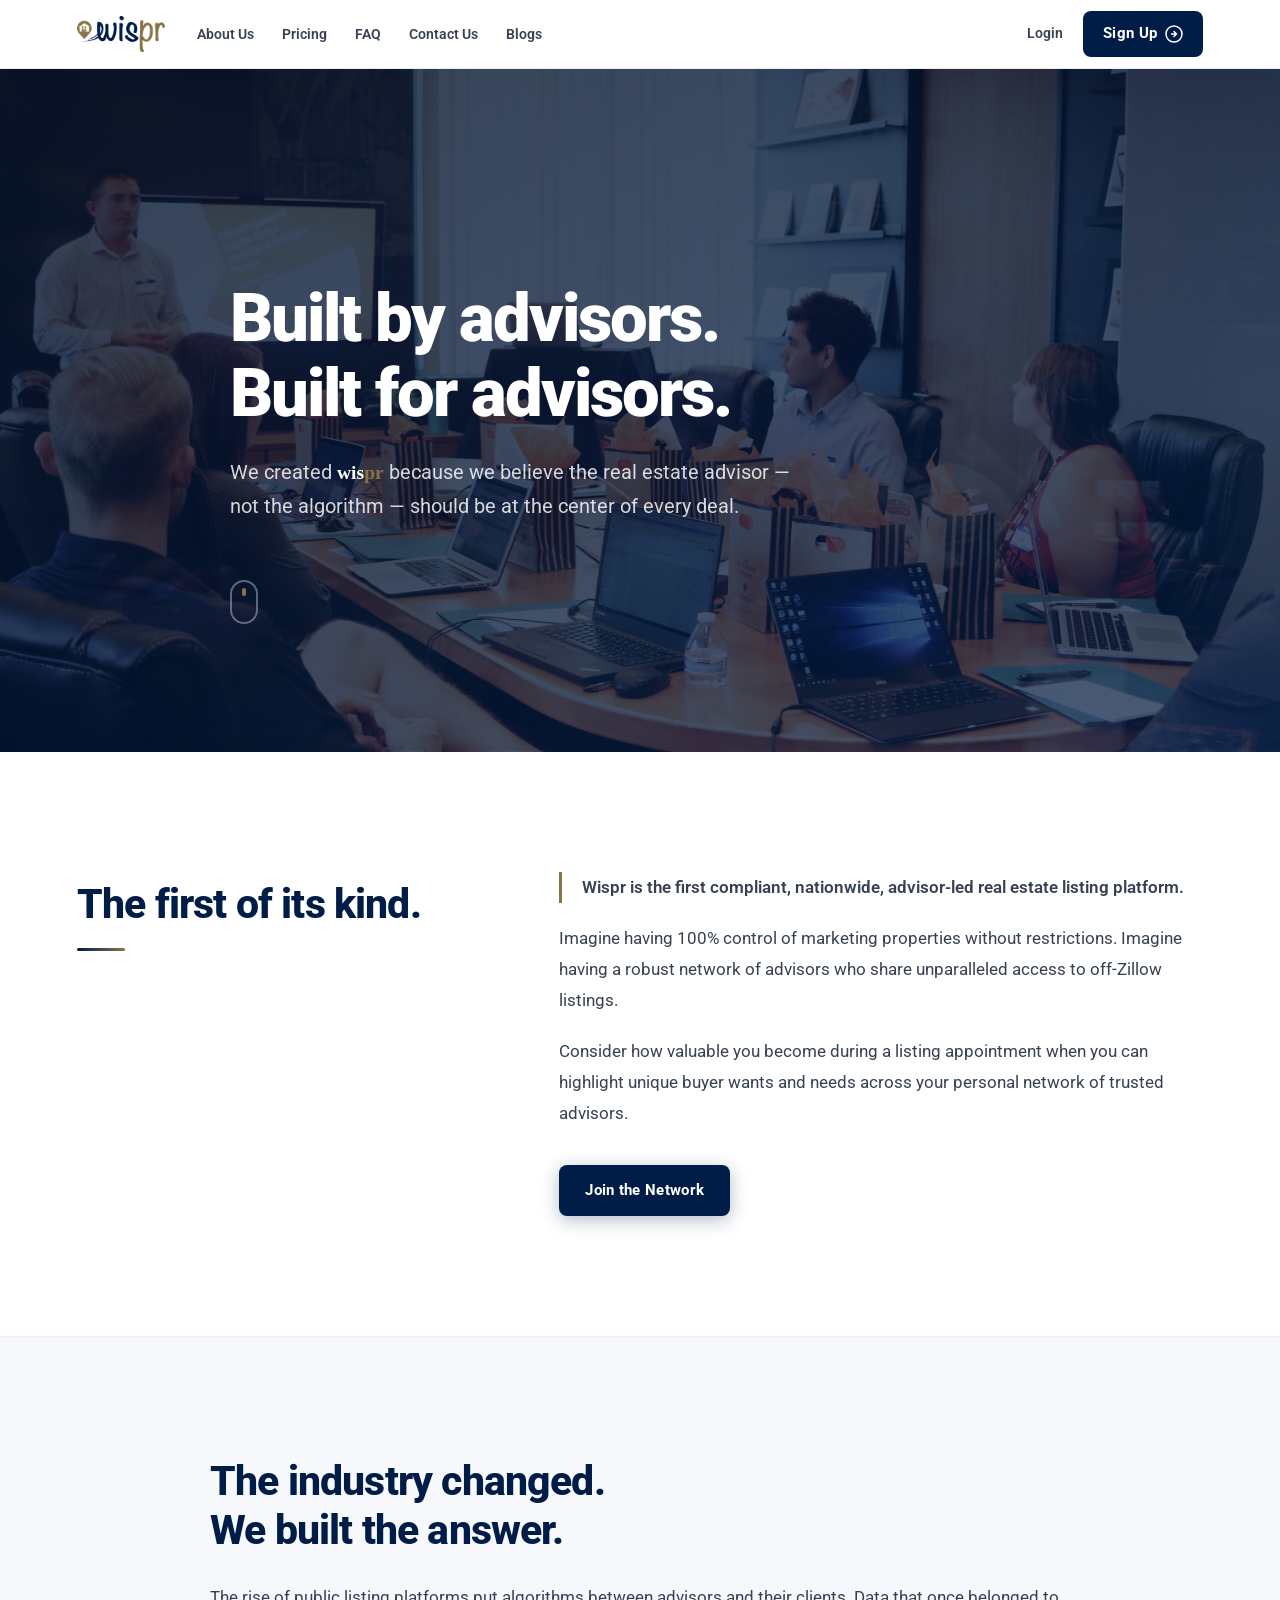
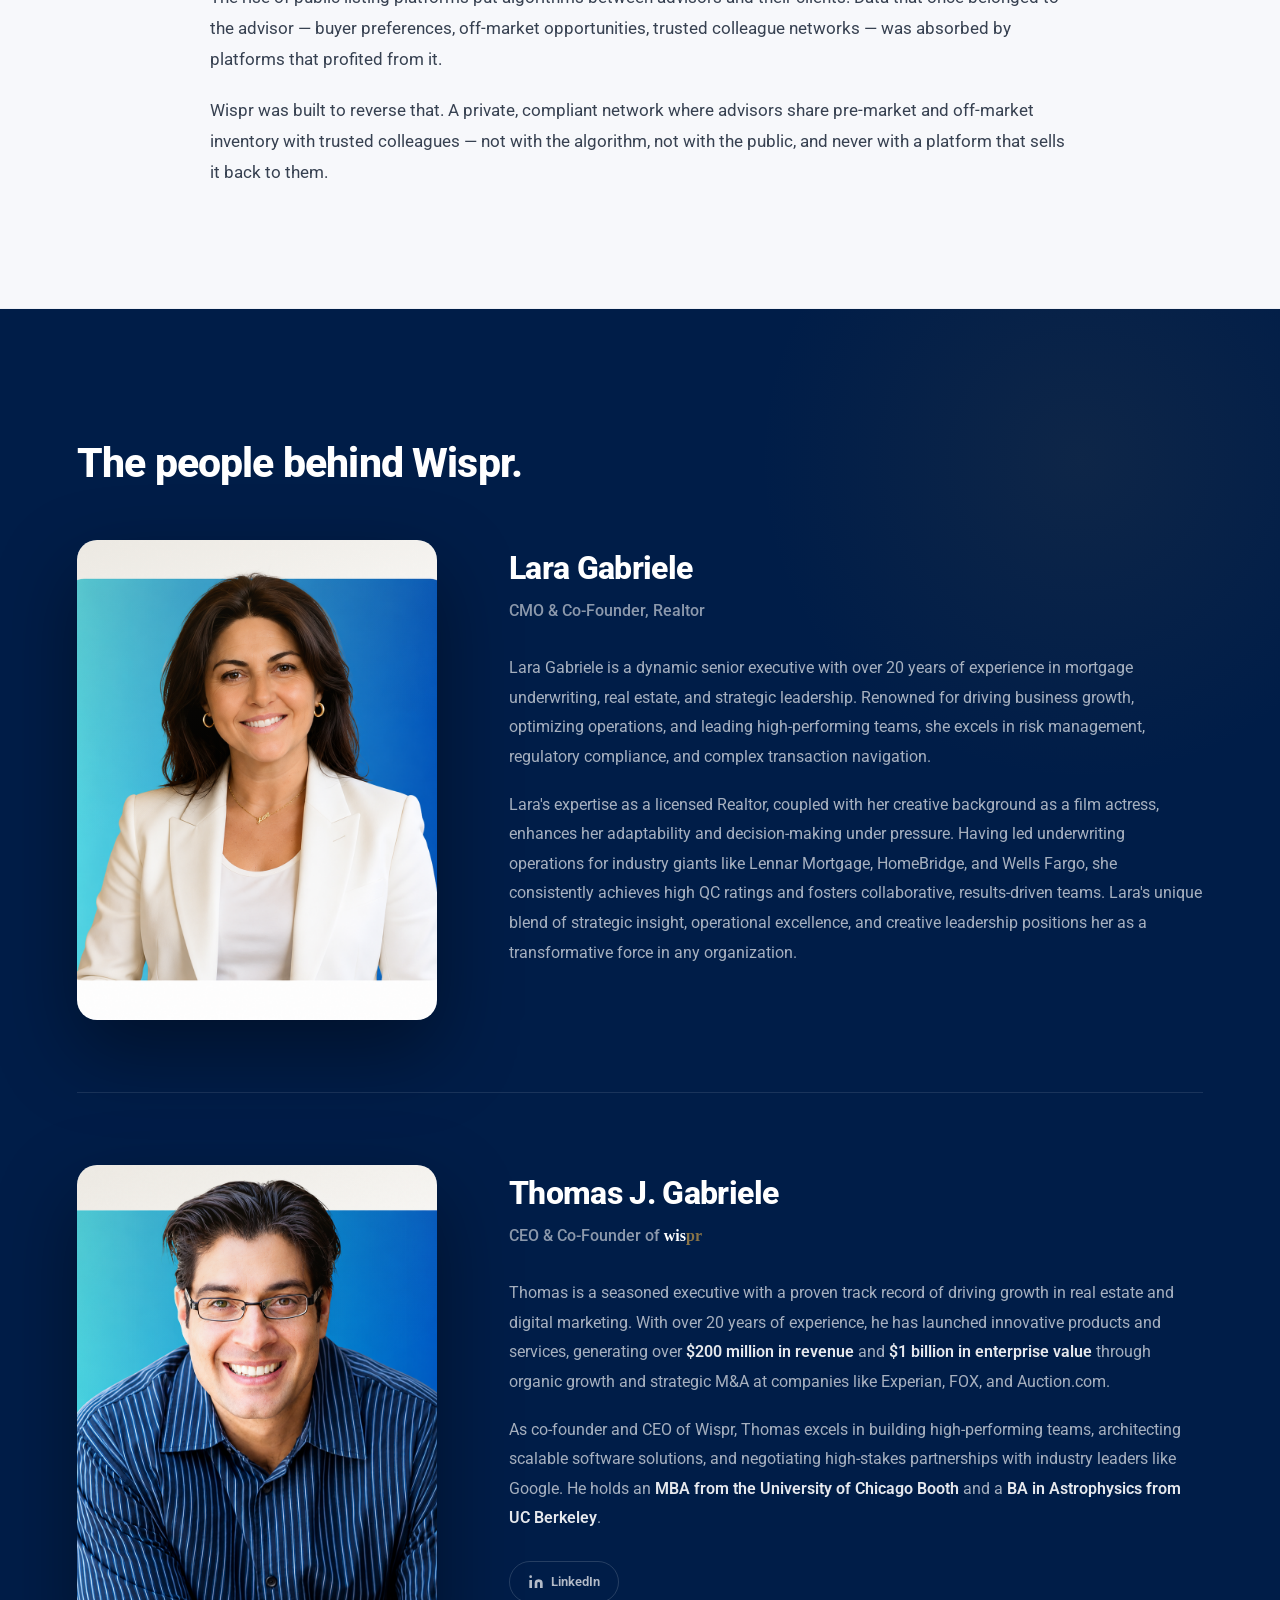
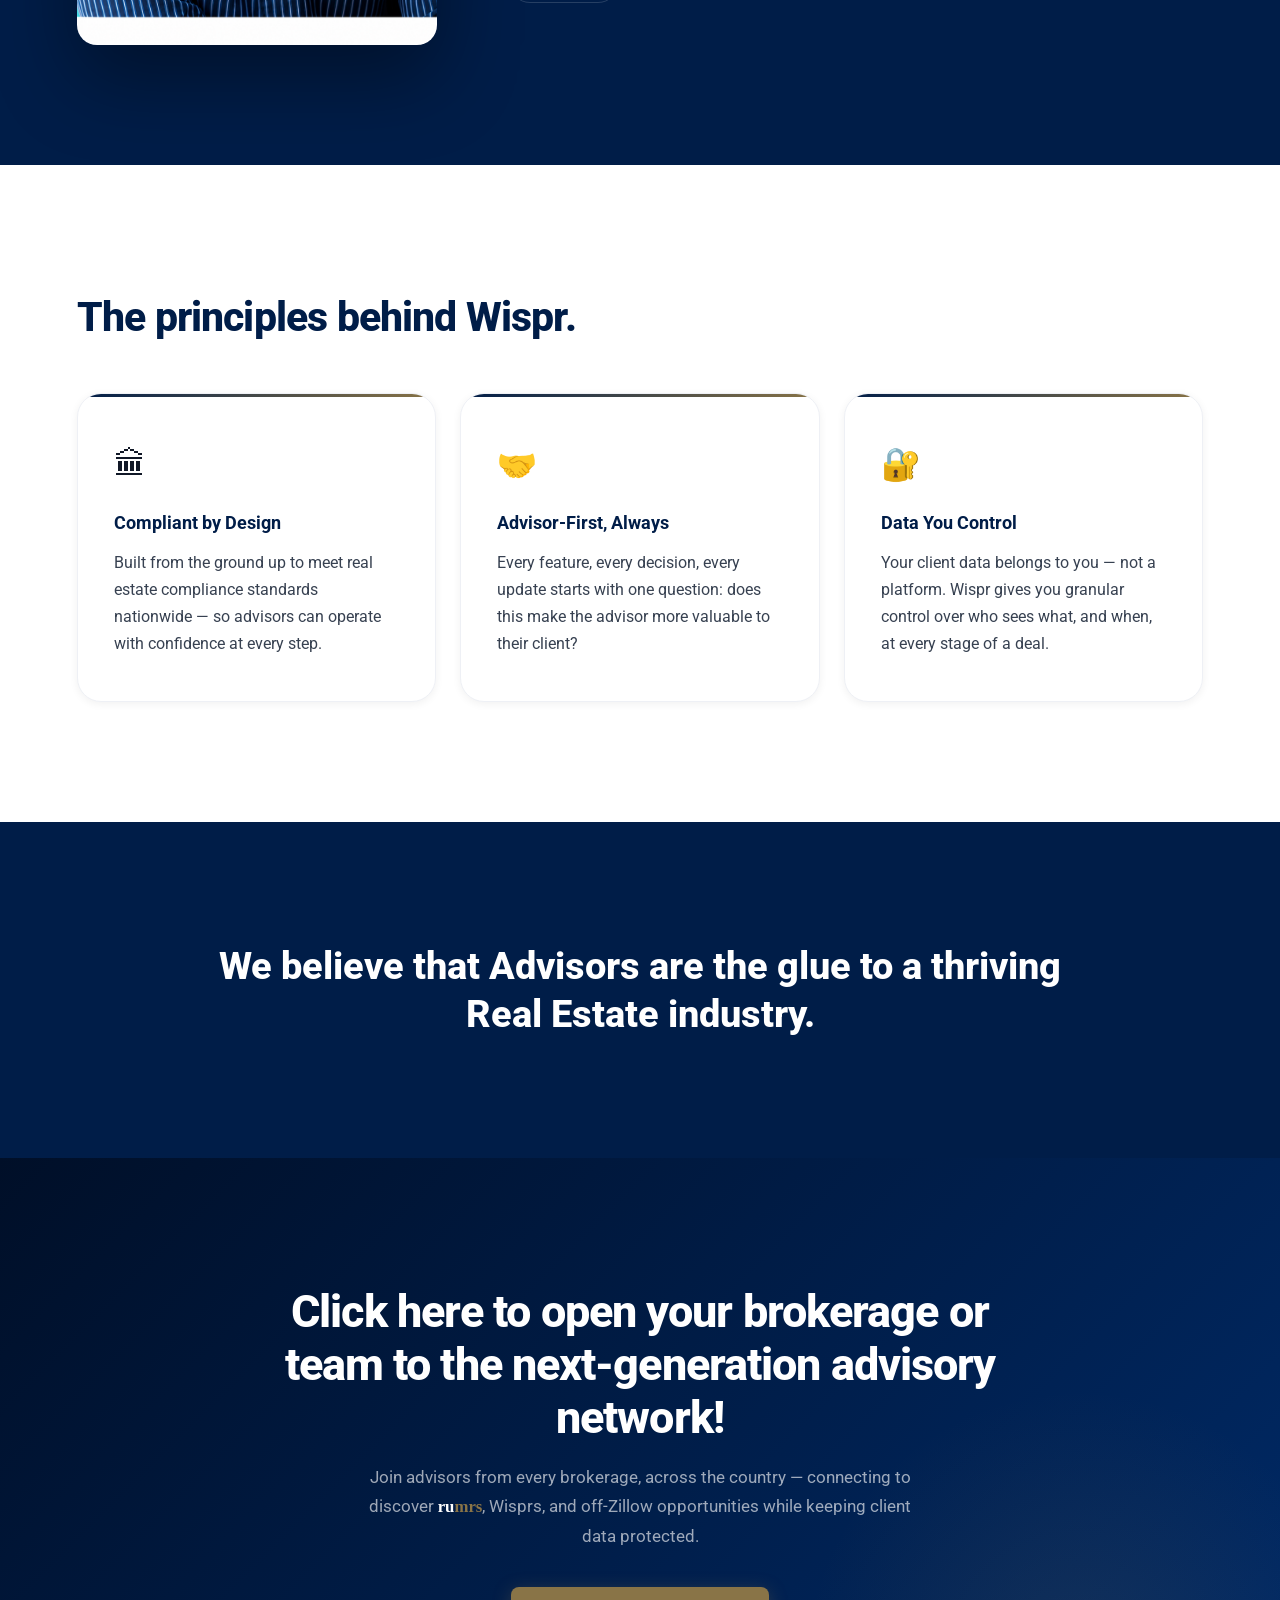
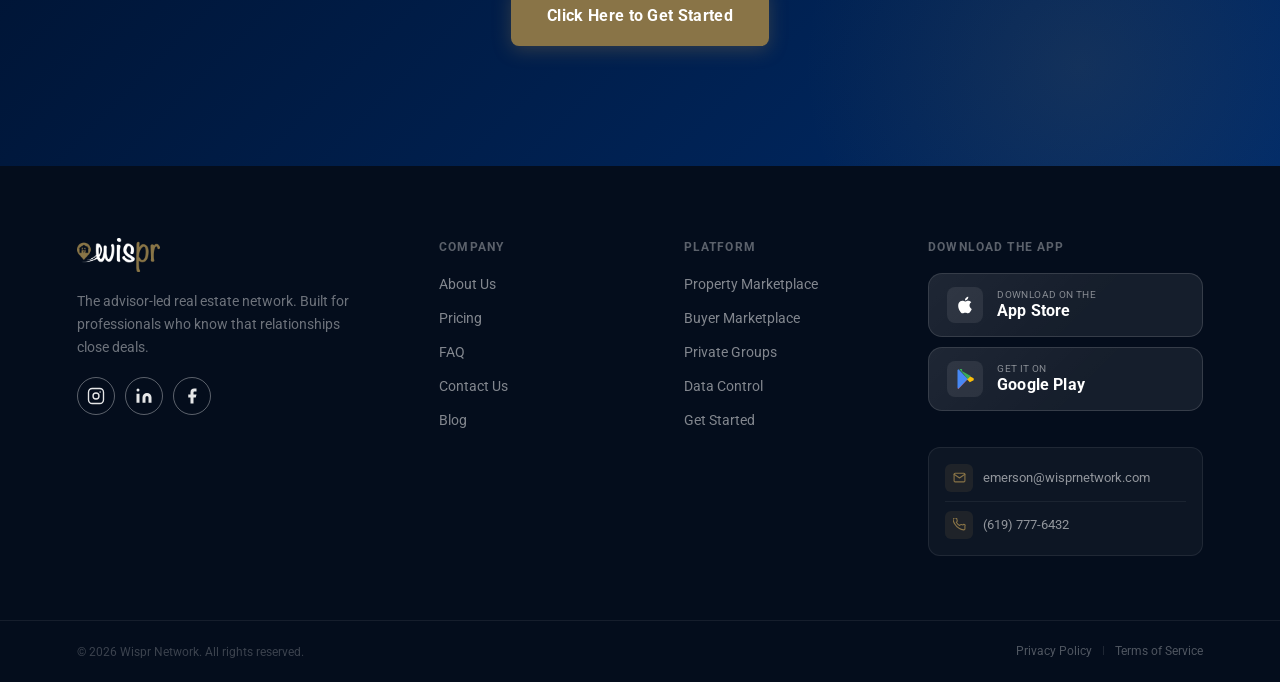
==== commit 7c3a7637: "Fix duplicate logo bug — single logo per page, JS swaps on scroll - Removed dual-logo CSS system tha" ====
--- a/about.html
+++ b/about.html
@@ -22,8 +22,7 @@
   <header class="header">
     <nav class="nav">
       <a href="index.html" class="nav__logo">
-        <img src="images/wispr_Standard.png" alt="Wispr" class="nav__logo-img nav__logo-img--dark" />
-        <img src="images/wispr_logo_white.png" alt="" class="nav__logo-img nav__logo-img--white" aria-hidden="true" />
+        <img src="images/wispr_Standard.png" alt="Wispr" class="nav__logo-img" id="nav-logo" />
       </a>
 
       <button class="nav__toggle" aria-label="Open menu" aria-expanded="false">
--- a/index.css
+++ b/index.css
@@ -1828,19 +1828,7 @@
   box-shadow: 0 2px 24px rgba(0,0,0,.10);
 }
 
-/* ── Logo switching ───────────────────────────────────
-   --dark  = navy+gold logo, for light backgrounds
-   --white = all-white logo, for dark backgrounds
-   Default: show dark, hide white.
-   Flip when: page is dark-hero OR header has scrolled (navy bg).
-──────────────────────────────────────────────────────── */
-.nav__logo-img--white { display: none; }
-
-.page--dark-hero .nav__logo-img--dark,
-.header--scrolled  .nav__logo-img--dark { display: none; }
-
-.page--dark-hero .nav__logo-img--white,
-.header--scrolled  .nav__logo-img--white { display: block; }
+/* Logo: swap to white on scroll (light pages only — JS handles src swap) */
 .header--scrolled .nav {
   height: 60px;
 }
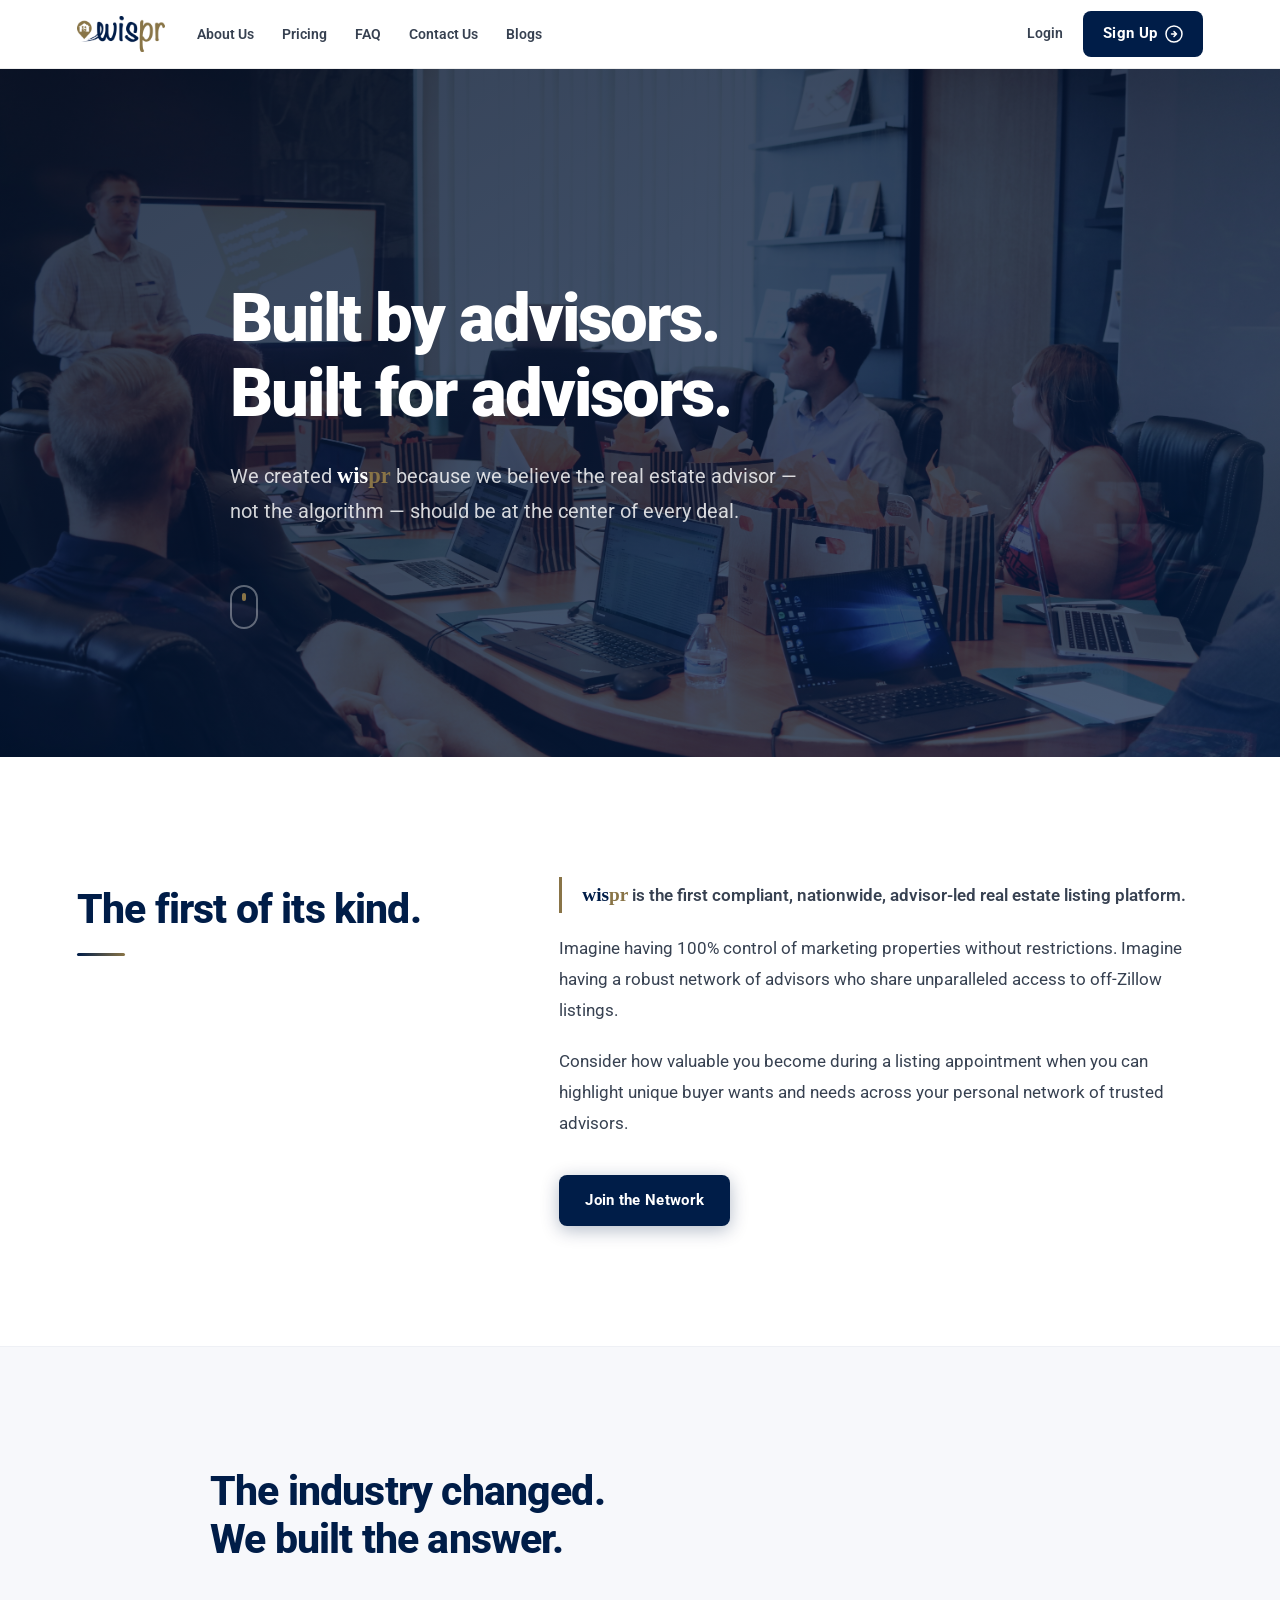
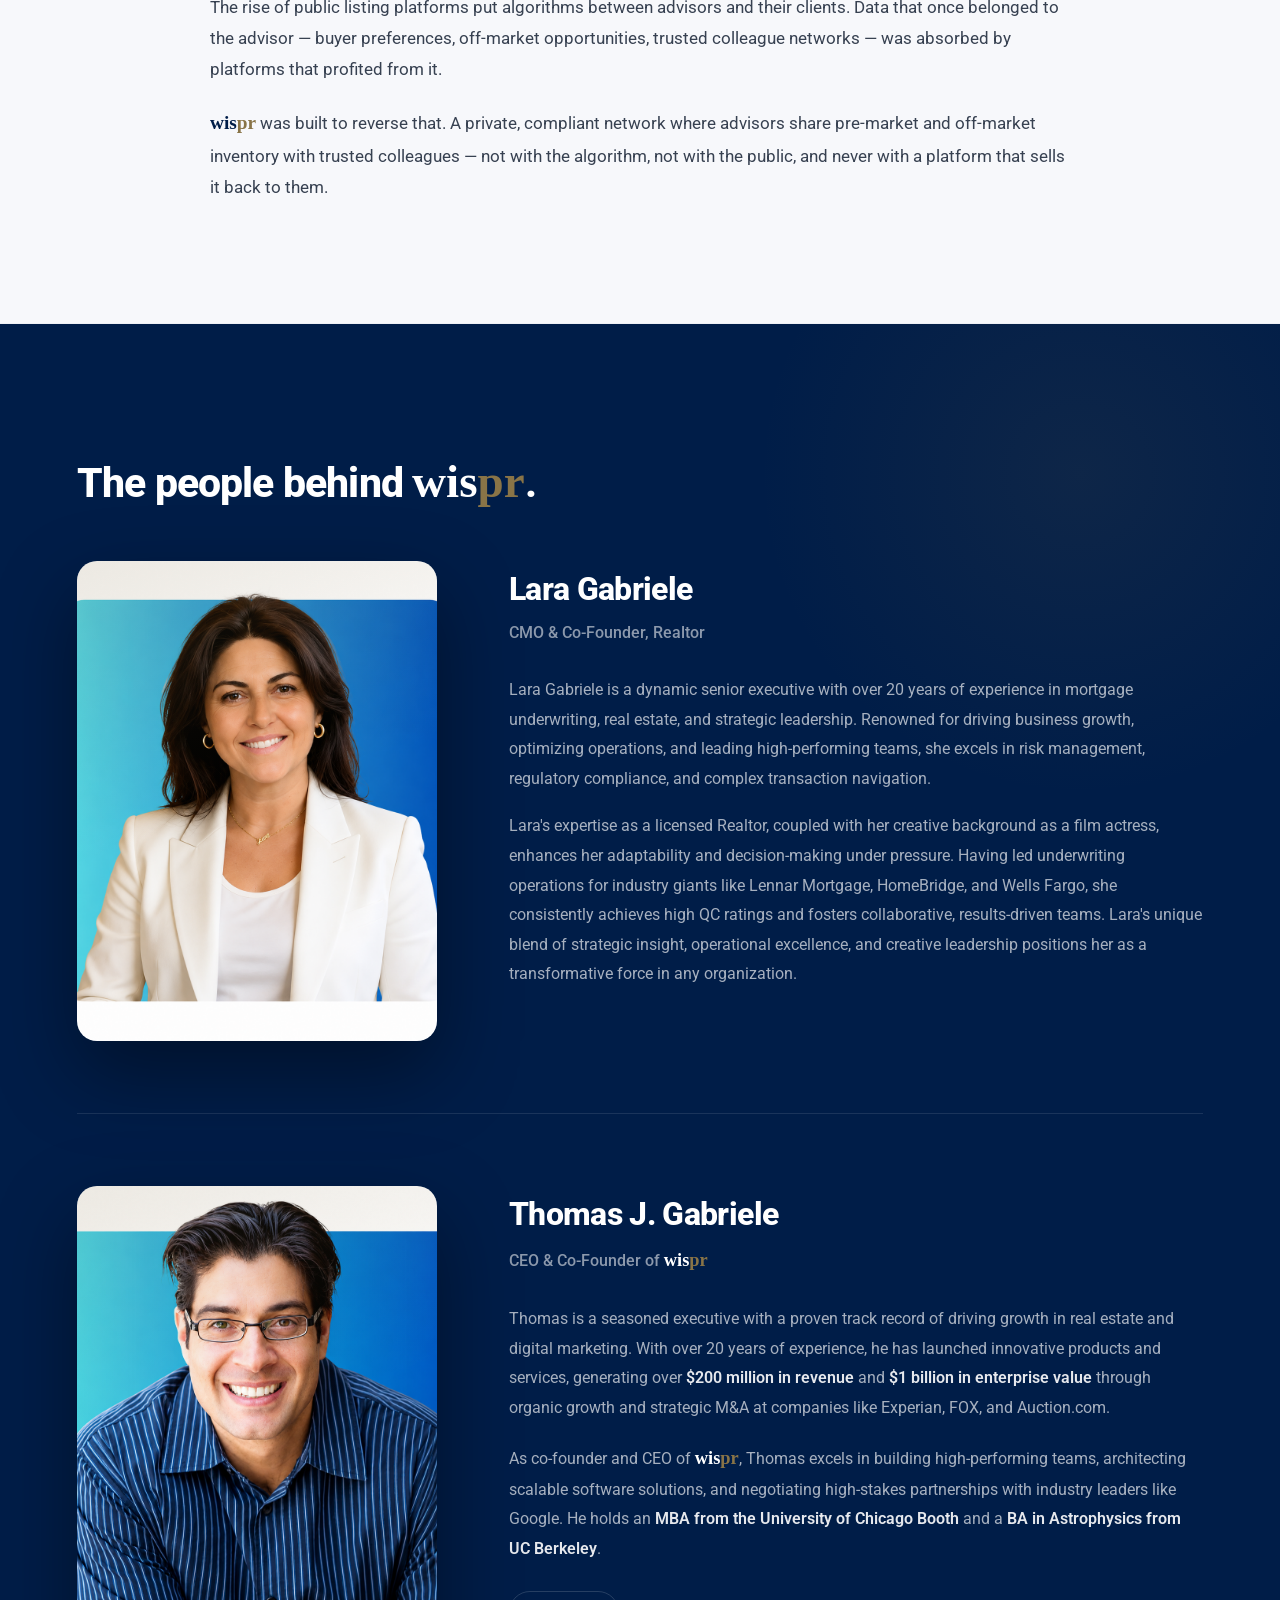
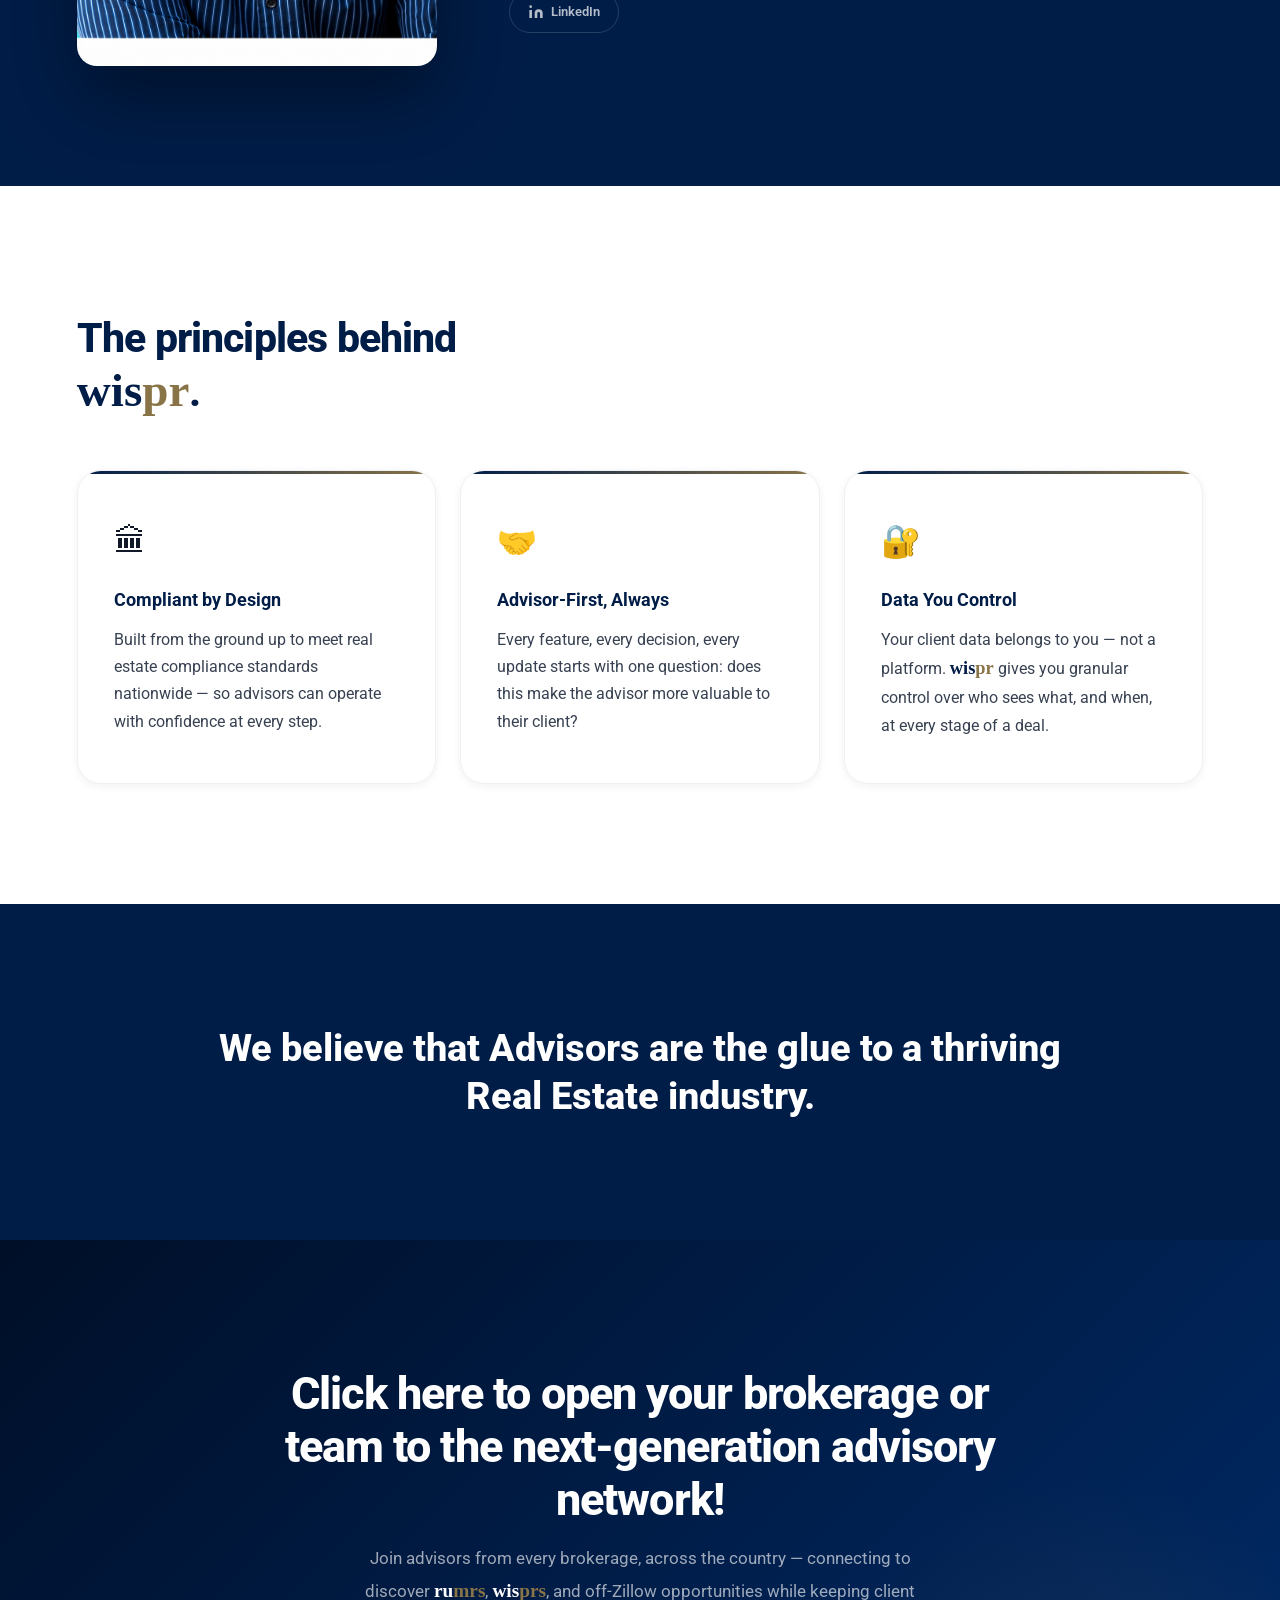
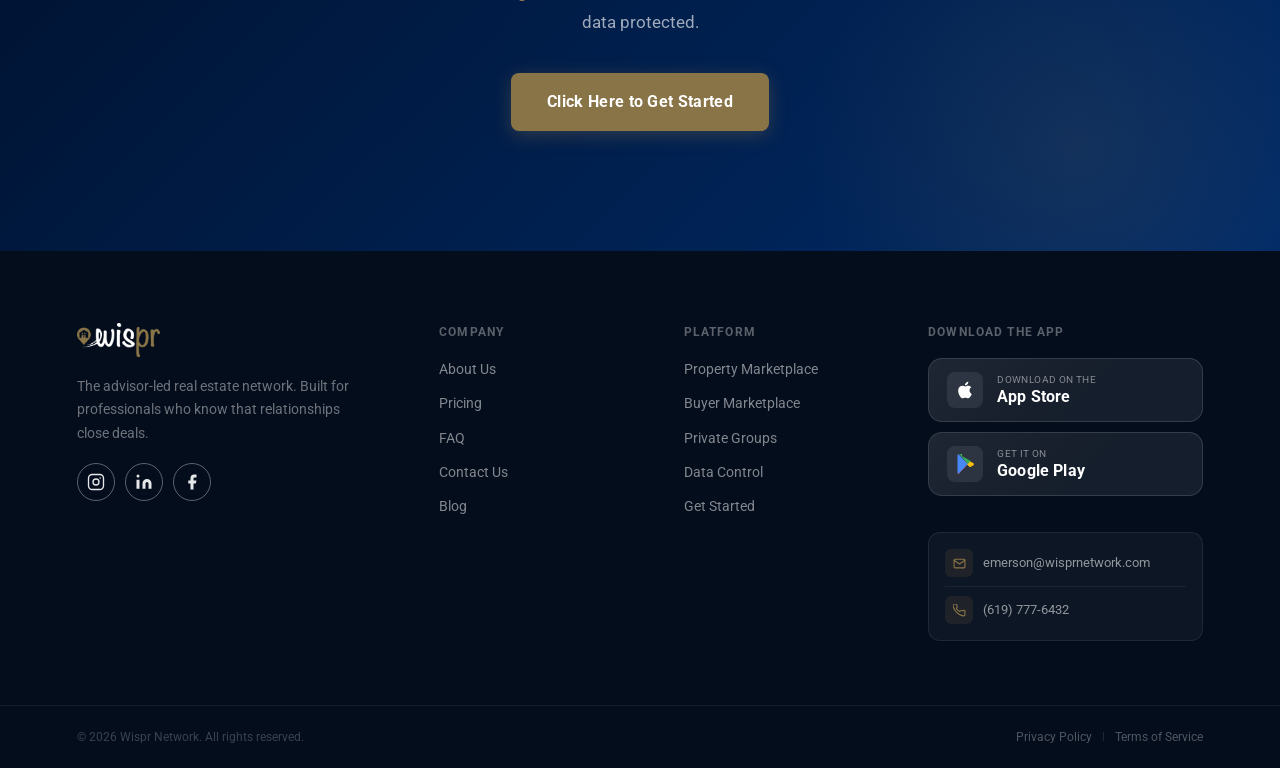
==== commit dece97de: "UI polish, brand consistency, and nav auth links - Wire Login/Sign Up nav buttons to wisprnetwork.co" ====
--- a/about.html
+++ b/about.html
@@ -22,7 +22,7 @@
   <header class="header">
     <nav class="nav">
       <a href="index.html" class="nav__logo">
-        <img src="images/wispr_Standard.png" alt="Wispr" class="nav__logo-img" id="nav-logo" />
+        <img src="images/wispr_navy.png" alt="Wispr" class="nav__logo-img" id="nav-logo" />
       </a>
 
       <button class="nav__toggle" aria-label="Open menu" aria-expanded="false">
@@ -38,8 +38,8 @@
       </ul>
 
       <div class="nav__auth">
-        <a href="#" class="nav__login">Login</a>
-        <a href="index.html#contact-form" class="btn btn--signup">
+        <a href="https://wisprnetwork.com/sign-in/" class="nav__login">Login</a>
+        <a href="https://wisprnetwork.com/sign-up/" class="btn btn--signup">
           Sign Up
           <svg width="18" height="18" viewBox="0 0 18 18" fill="none" aria-hidden="true">
             <circle cx="9" cy="9" r="8" stroke="currentColor" stroke-width="1.5"/>
@@ -84,7 +84,7 @@
 
         <div class="about-mission__body" data-reveal data-reveal-delay="120">
           <p class="about-mission__pull">
-            Wispr is the first compliant, nationwide, advisor-led real estate
+            <span class="brand-rumr"><span class="brand-wis">wis</span><span class="brand-pr">pr</span></span> is the first compliant, nationwide, advisor-led real estate
             listing platform.
           </p>
           <p>
@@ -115,7 +115,7 @@
             trusted colleague networks — was absorbed by platforms that profited from it.
           </p>
           <p>
-            Wispr was built to reverse that. A private, compliant network where advisors share
+            <span class="brand-rumr"><span class="brand-wis">wis</span><span class="brand-pr">pr</span></span> was built to reverse that. A private, compliant network where advisors share
             pre-market and off-market inventory with trusted colleagues — not with the algorithm,
             not with the public, and never with a platform that sells it back to them.
           </p>
@@ -129,7 +129,7 @@
     <section class="about-team">
       <div class="about-team__inner">
         <div class="about-team__header" data-reveal>
-          <h2>The people behind Wispr.</h2>
+          <h2>The people behind <span class="brand-rumr"><span class="brand-wis">wis</span><span class="brand-pr">pr</span></span>.</h2>
         </div>
 
         <div class="team-card" data-reveal data-reveal-delay="100">
@@ -177,7 +177,7 @@
               at companies like Experian, FOX, and Auction.com.
             </p>
             <p class="team-card__bio">
-              As co-founder and CEO of Wispr, Thomas excels in building high-performing teams,
+              As co-founder and CEO of <span class="brand-rumr"><span class="brand-wis">wis</span><span class="brand-pr">pr</span></span>, Thomas excels in building high-performing teams,
               architecting scalable software solutions, and negotiating high-stakes partnerships with
               industry leaders like Google. He holds an <strong>MBA from the University of Chicago Booth</strong>
               and a <strong>BA in Astrophysics from UC Berkeley</strong>.
@@ -199,7 +199,7 @@
     <section class="about-pillars">
       <div class="about-pillars__inner">
         <div class="about-pillars__header" data-reveal>
-          <h2>The principles behind Wispr.</h2>
+          <h2>The principles behind <span class="brand-rumr"><span class="brand-wis">wis</span><span class="brand-pr">pr</span></span>.</h2>
         </div>
 
         <div class="about-pillars__grid" data-reveal-section>
@@ -227,7 +227,7 @@
             <div class="pillar-card__icon">🔐</div>
             <h3>Data You Control</h3>
             <p>
-              Your client data belongs to you — not a platform. Wispr
+              Your client data belongs to you — not a platform. <span class="brand-rumr"><span class="brand-wis">wis</span><span class="brand-pr">pr</span></span>
               gives you granular control over who sees what, and when,
               at every stage of a deal.
             </p>
@@ -257,7 +257,7 @@
         </h2>
         <p class="cta__sub">
           Join advisors from every brokerage, across the country —
-          connecting to discover <span class="brand-rumr"><span class="brand-wis">ru</span><span class="brand-pr">mrs</span></span>, Wisprs, and off-Zillow
+          connecting to discover <span class="brand-rumr"><span class="brand-wis">ru</span><span class="brand-pr">mrs</span></span>, <span class="brand-rumr"><span class="brand-wis">wis</span><span class="brand-pr">prs</span></span>, and off-Zillow
           opportunities while keeping client data protected.
         </p>
         <a href="index.html#contact-form" class="btn btn--gold btn--large">
--- a/index.css
+++ b/index.css
@@ -86,6 +86,13 @@
   box-shadow: 0 4px 18px rgba(137,116,71,.35);
 }
 .btn--gold:hover { background: var(--gold-light); transform: translateY(-2px); box-shadow: 0 8px 28px rgba(137,116,71,.45); }
+
+.btn--white {
+  background: var(--white);
+  color: var(--navy);
+  box-shadow: 0 4px 18px rgba(0,29,72,.2);
+}
+.btn--white:hover { background: #f0f4fa; transform: translateY(-2px); box-shadow: 0 8px 28px rgba(0,29,72,.3); }
 
 .btn--hero-ghost {
   background: rgba(255,255,255,.1);
@@ -904,11 +911,13 @@
   z-index: 1;
 }
 
-.how__header { margin-bottom: 56px; }
-.how__header h2 { color: var(--white); max-width: 680px; margin: 12px 0 20px; }
+.how__header { margin-bottom: 56px; text-align: center; }
+.how__header h2 { color: var(--white); max-width: 680px; margin: 12px auto 20px; }
 .how__lead {
   font-size: 1.05rem;
   max-width: 580px;
+  margin-left: auto;
+  margin-right: auto;
   color: rgba(255,255,255,.62);
   line-height: 1.8;
 }
@@ -935,90 +944,82 @@
 
 /* Table */
 .how__compare {
-  border-radius: 16px;
+  border-radius: 20px;
   overflow: hidden;
-  border: 1px solid rgba(255,255,255,.08);
+  border: 1px solid rgba(0,29,72,.08);
+  background: #ffffff;
+  box-shadow: 0 4px 32px rgba(0,0,0,.10);
 }
 
 /* Header row */
 .how__thead {
   display: grid;
   grid-template-columns: 1.2fr 1fr 1fr;
-  background: rgba(255,255,255,.04);
-  border-bottom: 1px solid rgba(255,255,255,.08);
-}
-.how__thead-topic { padding: 16px 24px; }
+  background: #ffffff;
+  border-bottom: 1px solid rgba(0,29,72,.08);
+}
+.how__thead-topic { padding: 10px 28px; }
 .how__thead-col {
   display: flex;
   align-items: center;
-  gap: 8px;
-  padding: 16px 24px;
-  font-size: .78rem;
-  font-weight: 700;
-  letter-spacing: .08em;
-  text-transform: uppercase;
-  border-left: 1px solid rgba(255,255,255,.06);
-}
-.how__thead-col--bad  { color: #f87171; }
-.how__thead-col--good { color: var(--gold); }
+  gap: 10px;
+  padding: 10px 28px;
+  border-left: 1px solid rgba(0,29,72,.08);
+}
+.how__thead-col--bad  { }
+.how__thead-col--good { }
 
 /* Data rows */
 .how__row {
   display: grid;
   grid-template-columns: 1.2fr 1fr 1fr;
-  border-bottom: 1px solid rgba(255,255,255,.06);
+  border-bottom: 1px solid rgba(0,29,72,.06);
   transition: background .15s;
 }
 .how__row--last { border-bottom: none; }
-.how__row:hover { background: rgba(255,255,255,.02); }
+.how__row:hover { background: rgba(0,29,72,.02); }
 
 .how__row-topic {
-  padding: 22px 24px;
-  font-size: .8rem;
+  padding: 18px 28px;
+  font-size: .72rem;
   font-weight: 700;
-  letter-spacing: .06em;
+  letter-spacing: .08em;
   text-transform: uppercase;
-  color: rgba(255,255,255,.35);
-  display: flex;
-  align-items: center;
-  border-right: 1px solid rgba(255,255,255,.06);
+  color: #334155;
+  display: flex;
+  align-items: center;
 }
 
 .how__row-bad,
 .how__row-good {
-  padding: 22px 24px;
-  font-size: .93rem;
-  line-height: 1.55;
-  display: flex;
-  align-items: center;
-  border-left: 1px solid rgba(255,255,255,.06);
+  padding: 18px 28px;
+  font-size: .92rem;
+  line-height: 1.5;
+  display: flex;
+  align-items: center;
+  gap: 10px;
+  border-left: 1px solid rgba(0,29,72,.06);
 }
 
 .how__row-bad {
-  color: rgba(255,255,255,.38);
-  background: rgba(220,38,38,.03);
-  position: relative;
+  color: #475569;
 }
 .how__row-bad::before {
   content: '✕';
-  font-size: .7rem;
-  color: #f87171;
-  margin-right: 10px;
+  font-size: .65rem;
+  color: #ef4444;
   flex-shrink: 0;
-  opacity: .7;
 }
 
 .how__row-good {
-  color: rgba(255,255,255,.88);
-  font-weight: 500;
-  background: rgba(137,116,71,.05);
-  position: relative;
+  color: var(--navy);
+  font-weight: 600;
 }
 .how__row-good::before {
   content: '✓';
   font-size: .8rem;
   color: var(--gold);
-  margin-right: 10px;
+  font-weight: 700;
   flex-shrink: 0;
 }
 
@@ -1451,6 +1452,14 @@
   box-shadow: 0 6px 20px rgba(137,116,71,.35);
 }
 
+.contact__submit:disabled,
+.contact__submit.is-loading {
+  cursor: wait;
+  opacity: .72;
+  transform: none;
+  box-shadow: none;
+}
+
 .contact__submit svg {
   transition: transform .2s;
 }
@@ -1465,6 +1474,22 @@
   font-size: .76rem;
   line-height: 1.5;
   text-align: center;
+}
+
+.contact__form-note--success {
+  color: var(--navy);
+  font-weight: 600;
+}
+
+.form-honey,
+.form-frame {
+  position: absolute;
+  width: 1px;
+  height: 1px;
+  overflow: hidden;
+  clip: rect(0 0 0 0);
+  white-space: nowrap;
+  border: 0;
 }
 
 
@@ -1775,6 +1800,7 @@
   font-family: Noteworthy, 'Chalkboard SE', cursive;
   font-style: normal;
   font-weight: 700;
+  font-size: 1.15em;
 }
 .brand-rumr {
   white-space: nowrap;
@@ -1790,11 +1816,24 @@
 .why .brand-wis,
 .features .brand-wis,
 .control .brand-wis,
-.groups .brand-wis { color: var(--navy); }
+.groups .brand-wis,
+.partners .brand-wis,
+.contact .brand-wis,
+.how__compare .brand-wis { color: var(--navy); }
 
 /* Rumr Mill dark bg — keep white/gold */
 .rumrmill .brand-wis { color: #ffffff; }
 .rumrmill .brand-pr  { color: var(--gold); }
+
+/* ── Keyword underline — why-card emphasis words ─────────── */
+.kw-underline {
+  font-weight: 700;
+  font-style: italic;
+  text-decoration: underline;
+  text-decoration-color: var(--navy);
+  text-decoration-thickness: 2px;
+  text-underline-offset: 3px;
+}
 
 /* ── Hero headline gold accent ───────────────────────────── */
 .hero__headline-gold {
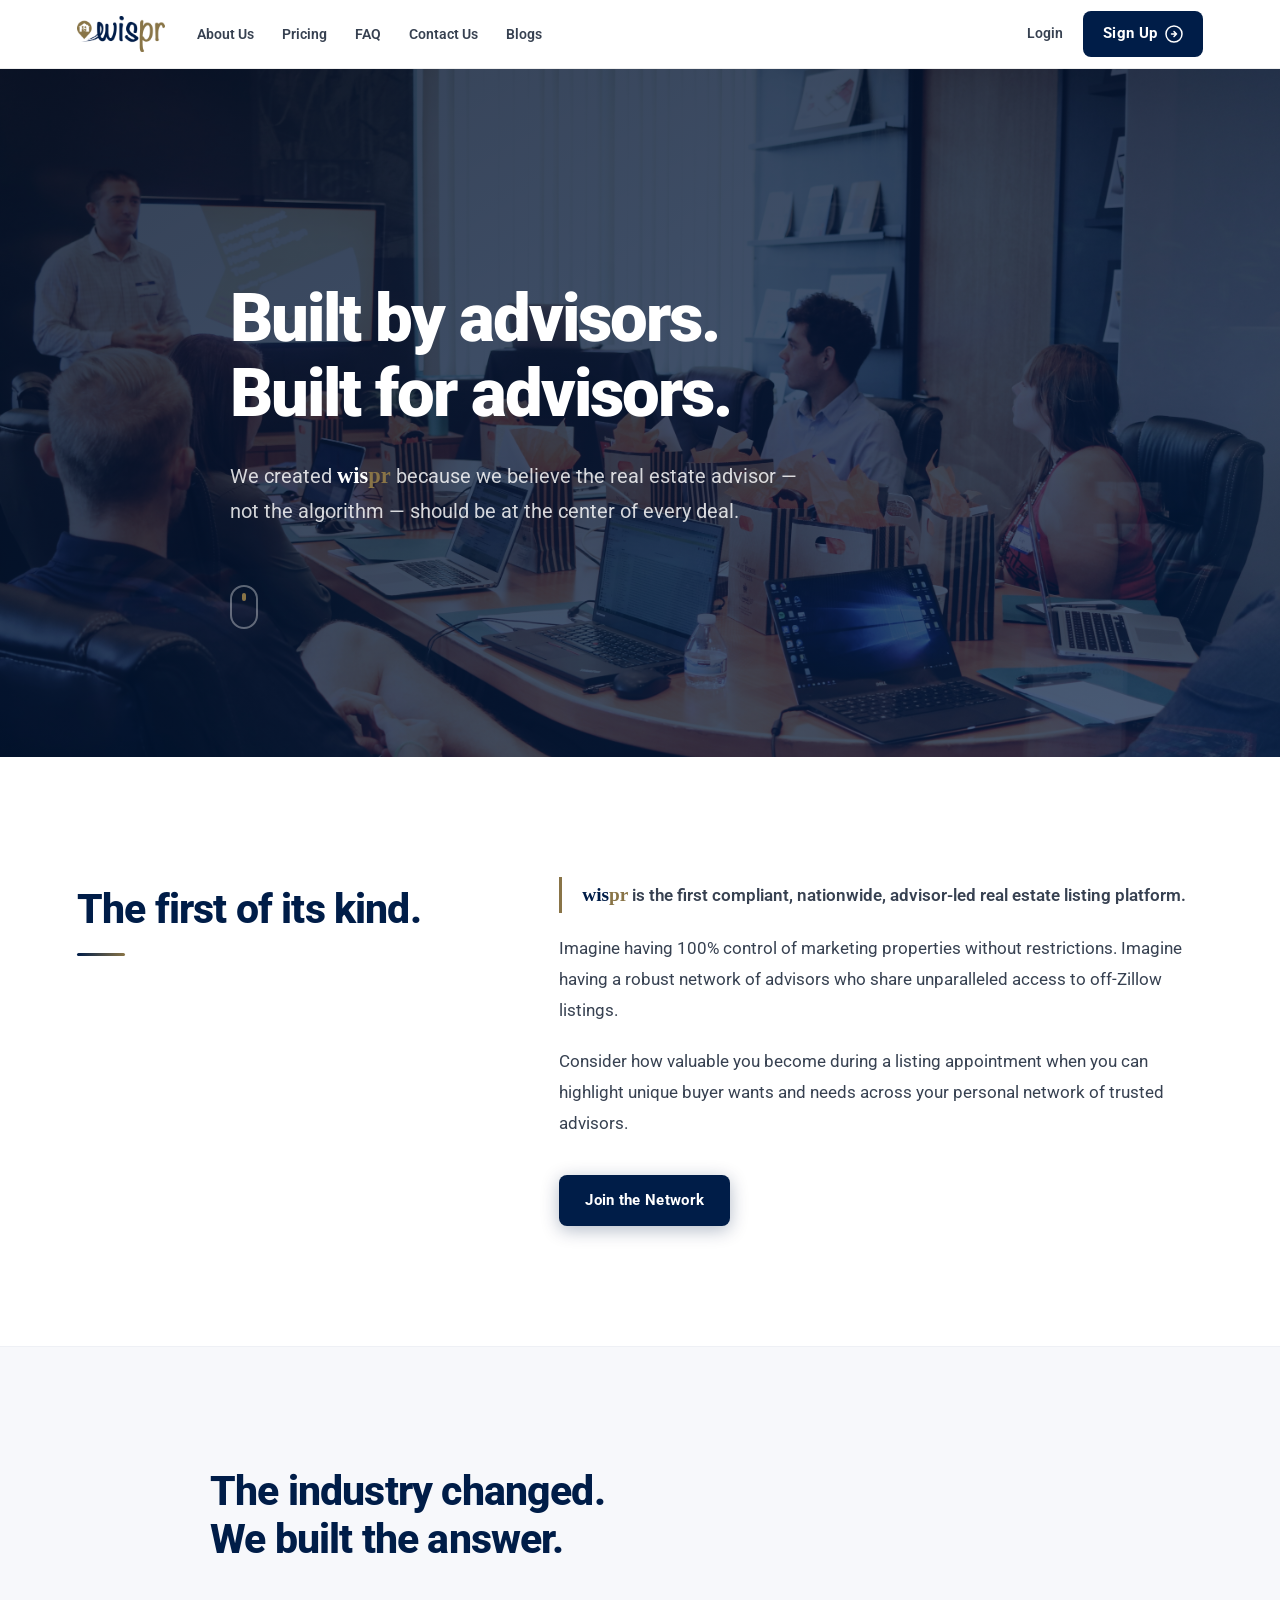
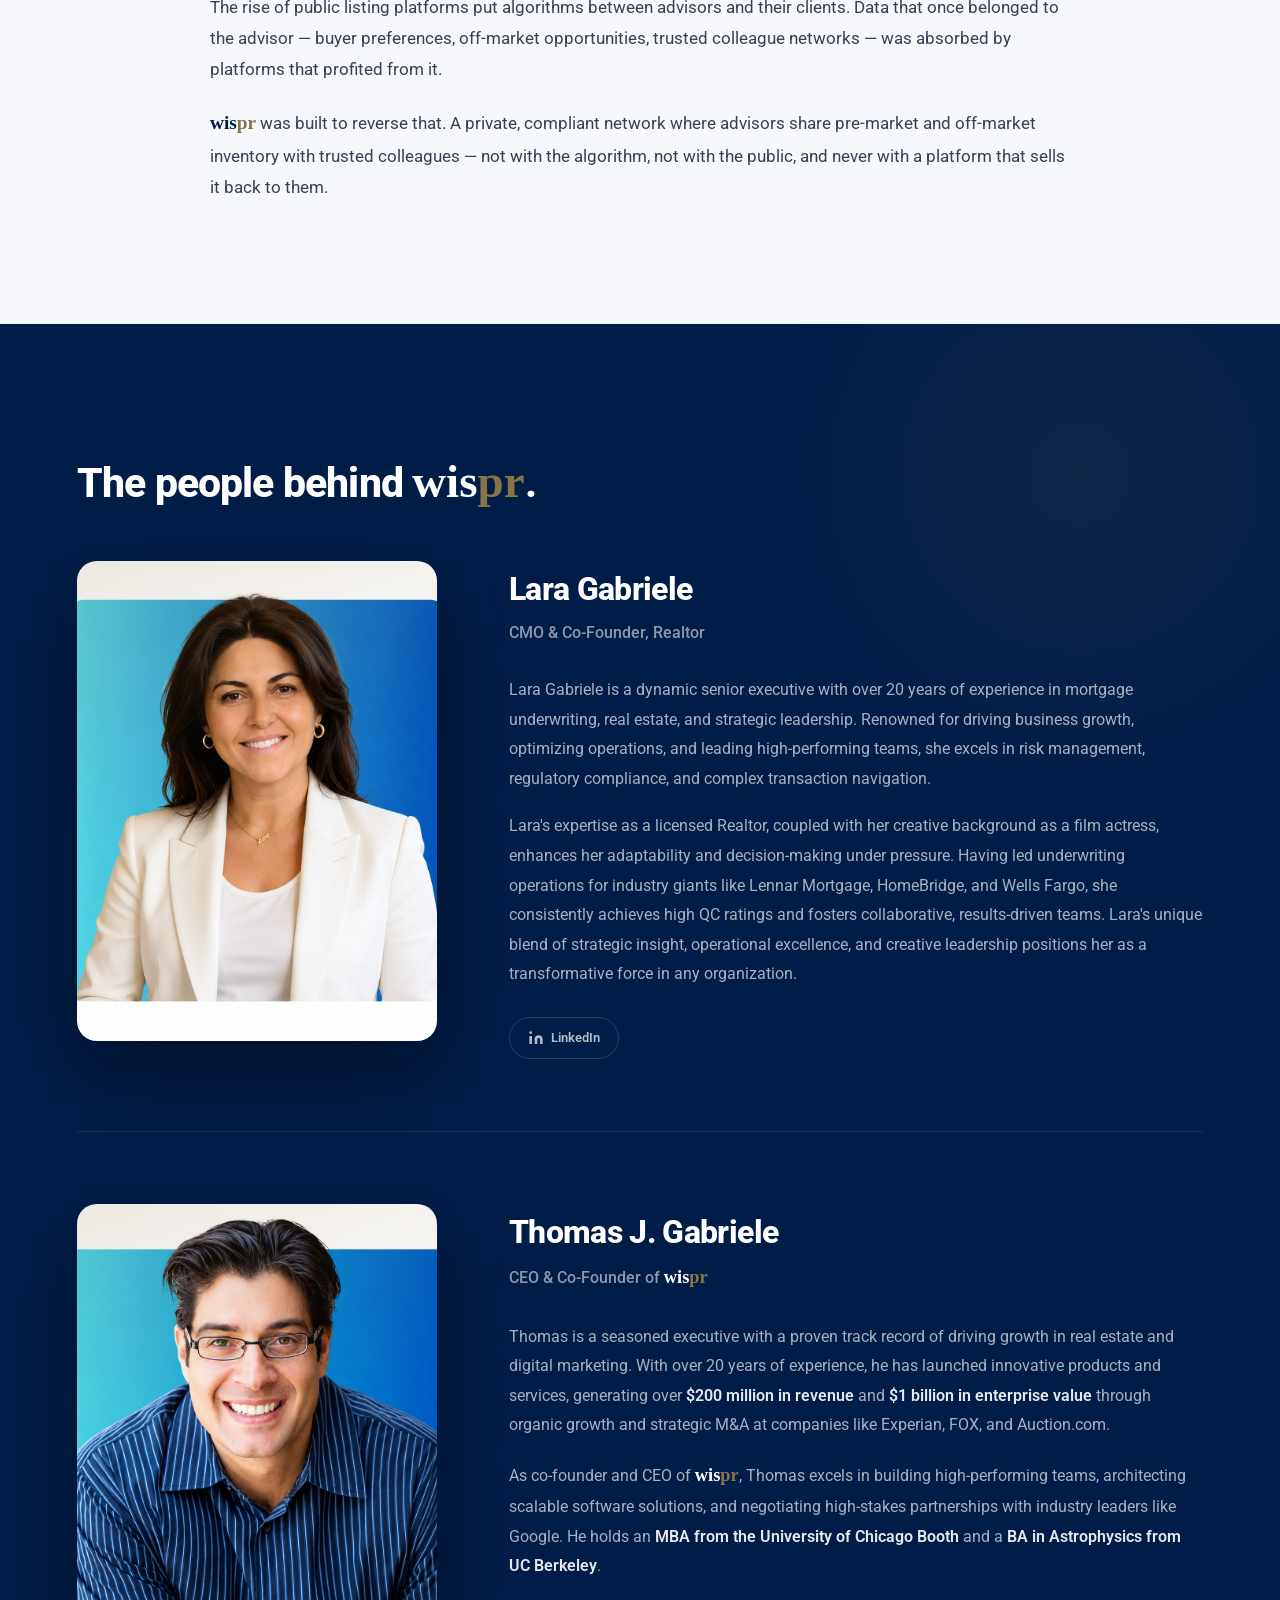
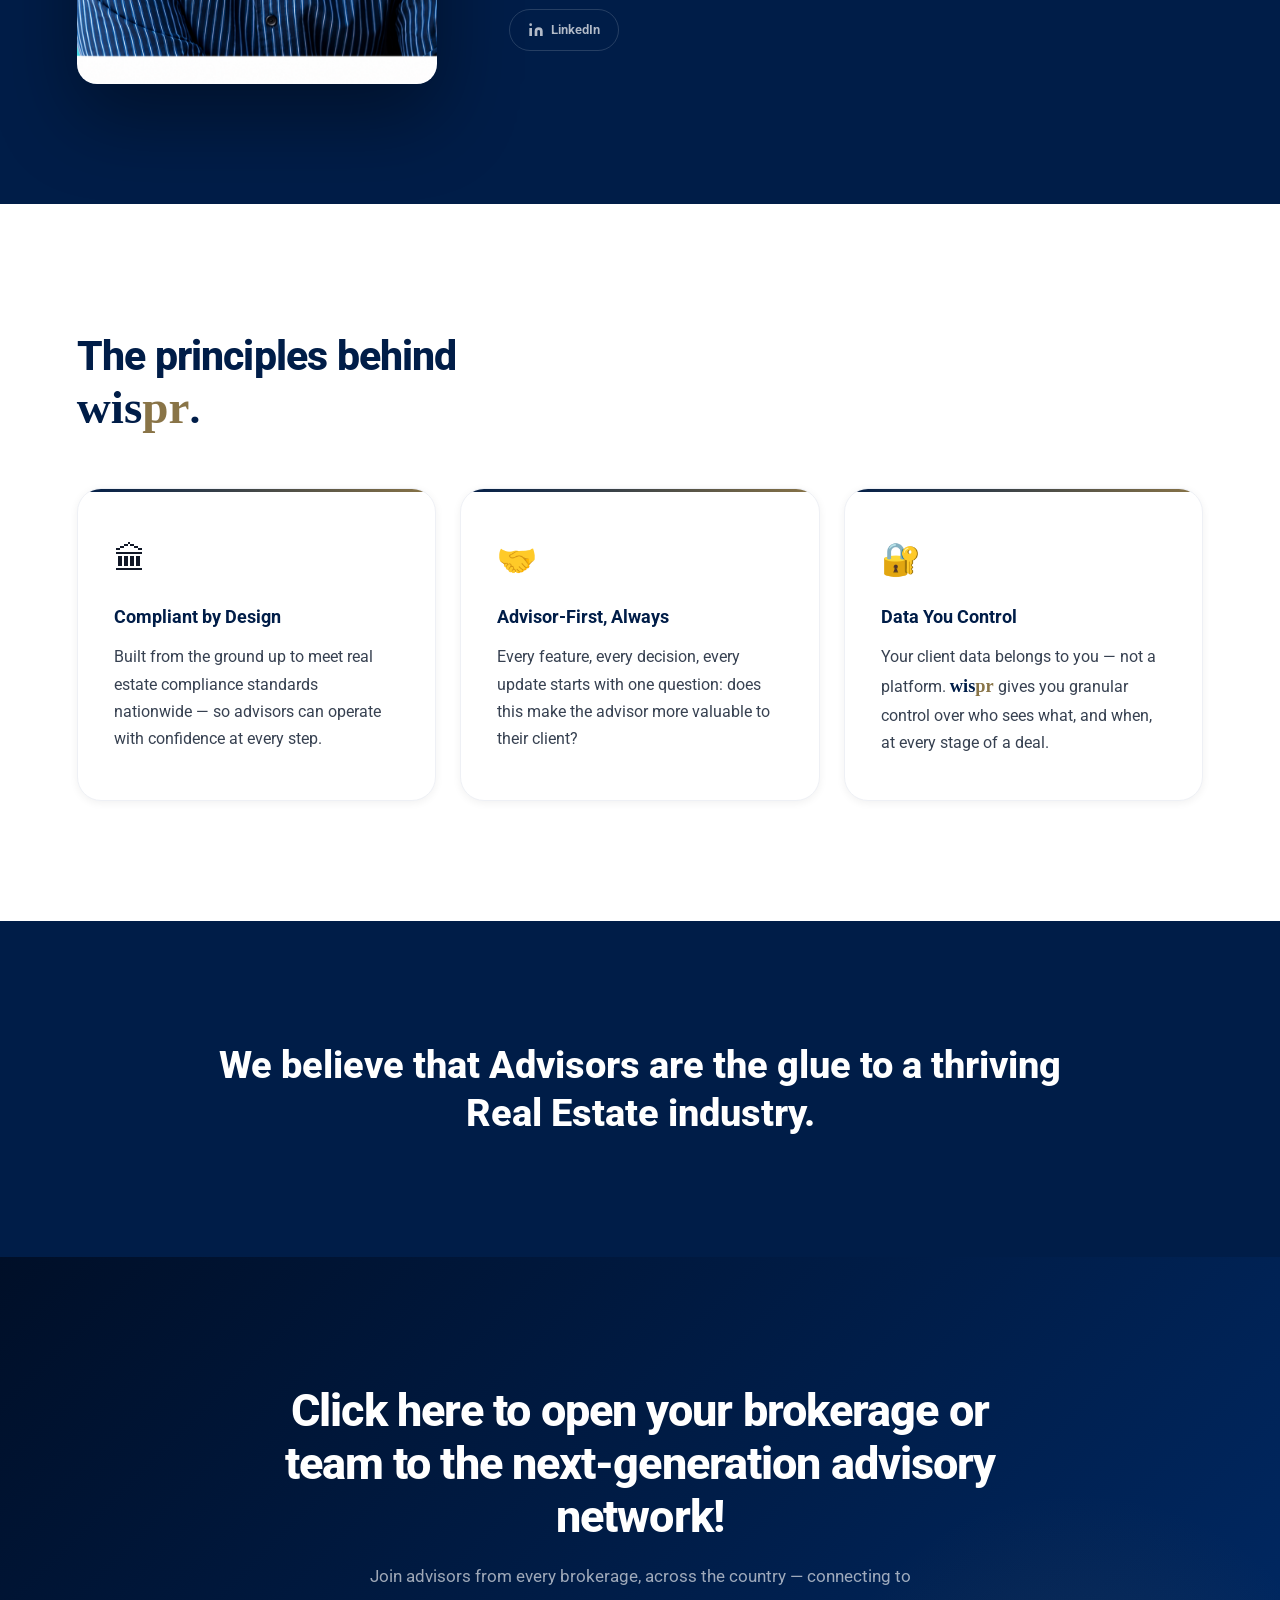
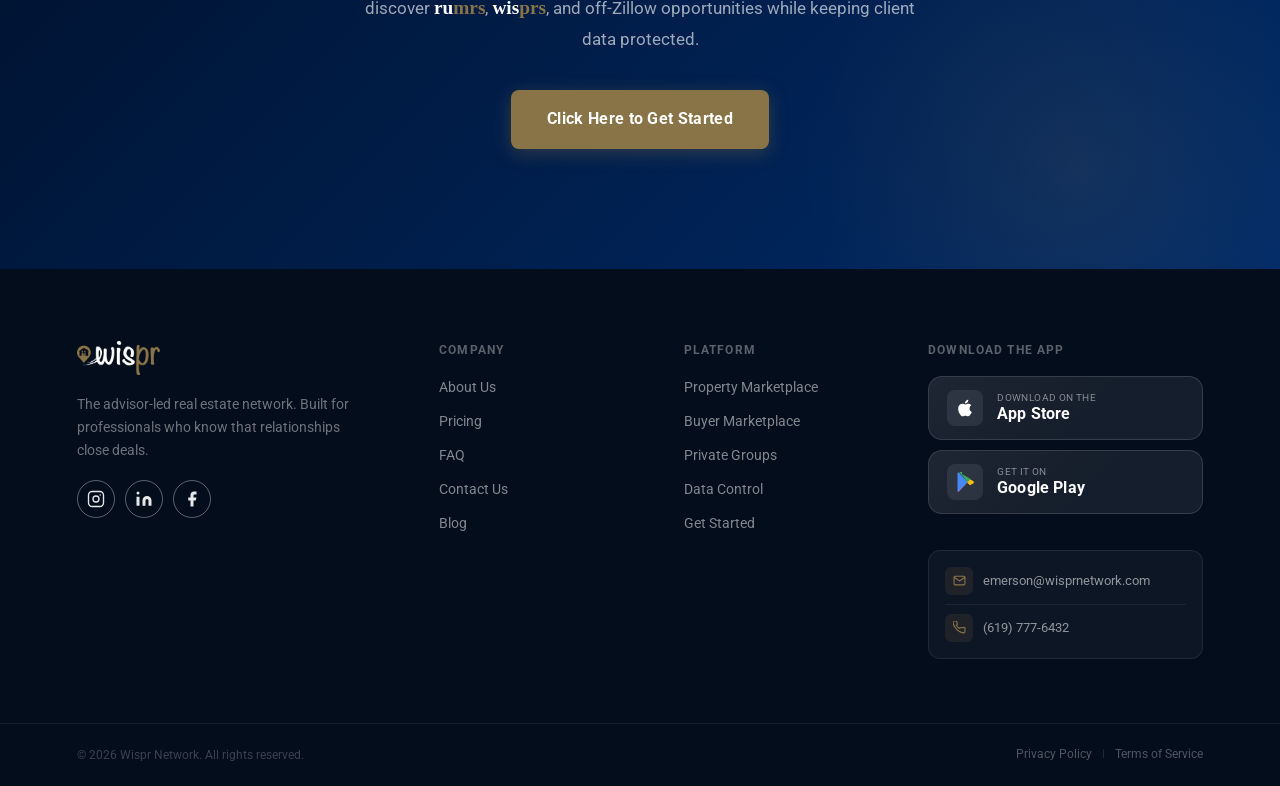
==== commit 66c7f39c: "Add Lara LinkedIn and fix Tom LinkedIn to personal profiles" ====
--- a/about.html
+++ b/about.html
@@ -155,6 +155,12 @@
               Lara's unique blend of strategic insight, operational excellence, and creative leadership
               positions her as a transformative force in any organization.
             </p>
+            <div class="team-card__links">
+              <a href="https://www.linkedin.com/in/laragabrielerealtor/" target="_blank" rel="noopener" class="team-card__link">
+                <svg width="16" height="16" viewBox="0 0 24 24" fill="currentColor"><path d="M16 8a6 6 0 016 6v7h-4v-7a2 2 0 00-2-2 2 2 0 00-2 2v7h-4v-7a6 6 0 016-6zM2 9h4v12H2z"/><circle cx="4" cy="4" r="2"/></svg>
+                LinkedIn
+              </a>
+            </div>
           </div>
         </div>
 
@@ -183,7 +189,7 @@
               and a <strong>BA in Astrophysics from UC Berkeley</strong>.
             </p>
             <div class="team-card__links">
-              <a href="https://www.linkedin.com/company/100926797/" target="_blank" rel="noopener" class="team-card__link">
+              <a href="https://www.linkedin.com/in/thomasgabriele/" target="_blank" rel="noopener" class="team-card__link">
                 <svg width="16" height="16" viewBox="0 0 24 24" fill="currentColor"><path d="M16 8a6 6 0 016 6v7h-4v-7a2 2 0 00-2-2 2 2 0 00-2 2v7h-4v-7a6 6 0 016-6zM2 9h4v12H2z"/><circle cx="4" cy="4" r="2"/></svg>
                 LinkedIn
               </a>
--- a/index.css
+++ b/index.css
@@ -1819,7 +1819,8 @@
 .groups .brand-wis,
 .partners .brand-wis,
 .contact .brand-wis,
-.how__compare .brand-wis { color: var(--navy); }
+.how__compare .brand-wis,
+.contact-modal .brand-wis { color: var(--navy); }
 
 /* Rumr Mill dark bg — keep white/gold */
 .rumrmill .brand-wis { color: #ffffff; }
@@ -2211,6 +2212,67 @@
 }
 
 /* =============================================
+   SUCCESS MODAL
+============================================= */
+.contact-modal {
+  position: fixed;
+  inset: 0;
+  z-index: 9000;
+  background: rgba(0, 15, 40, .55);
+  backdrop-filter: blur(4px);
+  display: flex;
+  align-items: center;
+  justify-content: center;
+  padding: 24px;
+  opacity: 0;
+  transition: opacity .2s;
+}
+.contact-modal[hidden] { display: none; }
+.contact-modal.is-open { opacity: 1; }
+.contact-modal__inner {
+  background: #fff;
+  border-radius: 20px;
+  padding: 48px 40px 40px;
+  max-width: 420px;
+  width: 100%;
+  text-align: center;
+  position: relative;
+  box-shadow: 0 24px 64px rgba(0,0,0,.18);
+}
+.contact-modal__close {
+  position: absolute;
+  top: 16px;
+  right: 16px;
+  width: 36px;
+  height: 36px;
+  border-radius: 50%;
+  background: #f1f5f9;
+  color: #64748b;
+  display: flex;
+  align-items: center;
+  justify-content: center;
+  cursor: pointer;
+  border: none;
+  transition: background .15s;
+}
+.contact-modal__close:hover { background: #e2e8f0; }
+.contact-modal__icon {
+  margin-bottom: 20px;
+}
+.contact-modal__inner h3 {
+  font-size: 1.4rem;
+  color: var(--navy);
+  margin-bottom: 10px;
+}
+.contact-modal__inner p {
+  color: #64748b;
+  margin-bottom: 28px;
+  line-height: 1.6;
+}
+.contact-modal__btn { width: 100%; justify-content: center; }
+body.modal-open { overflow: hidden; }
+
+/* =============================================
    LIGHTBOX
 ============================================= */
 .showcase__img { cursor: zoom-in; }
